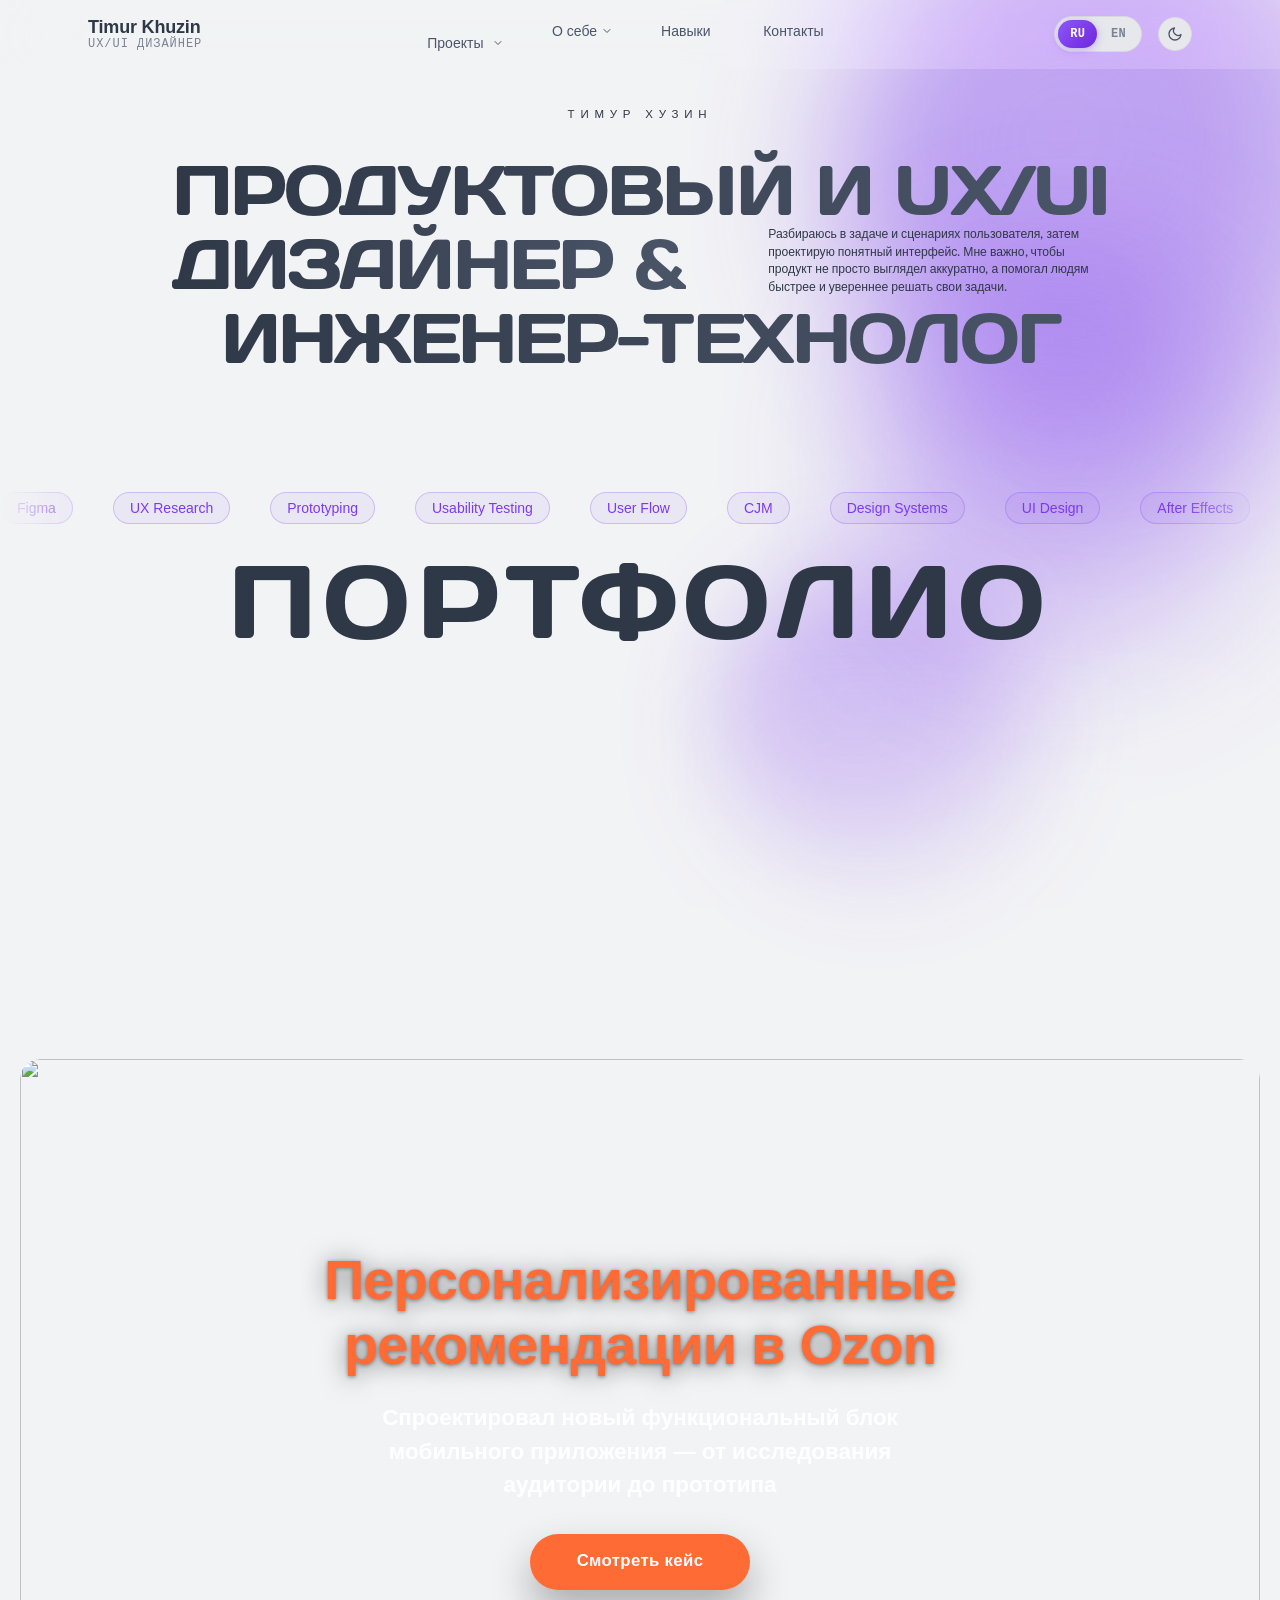
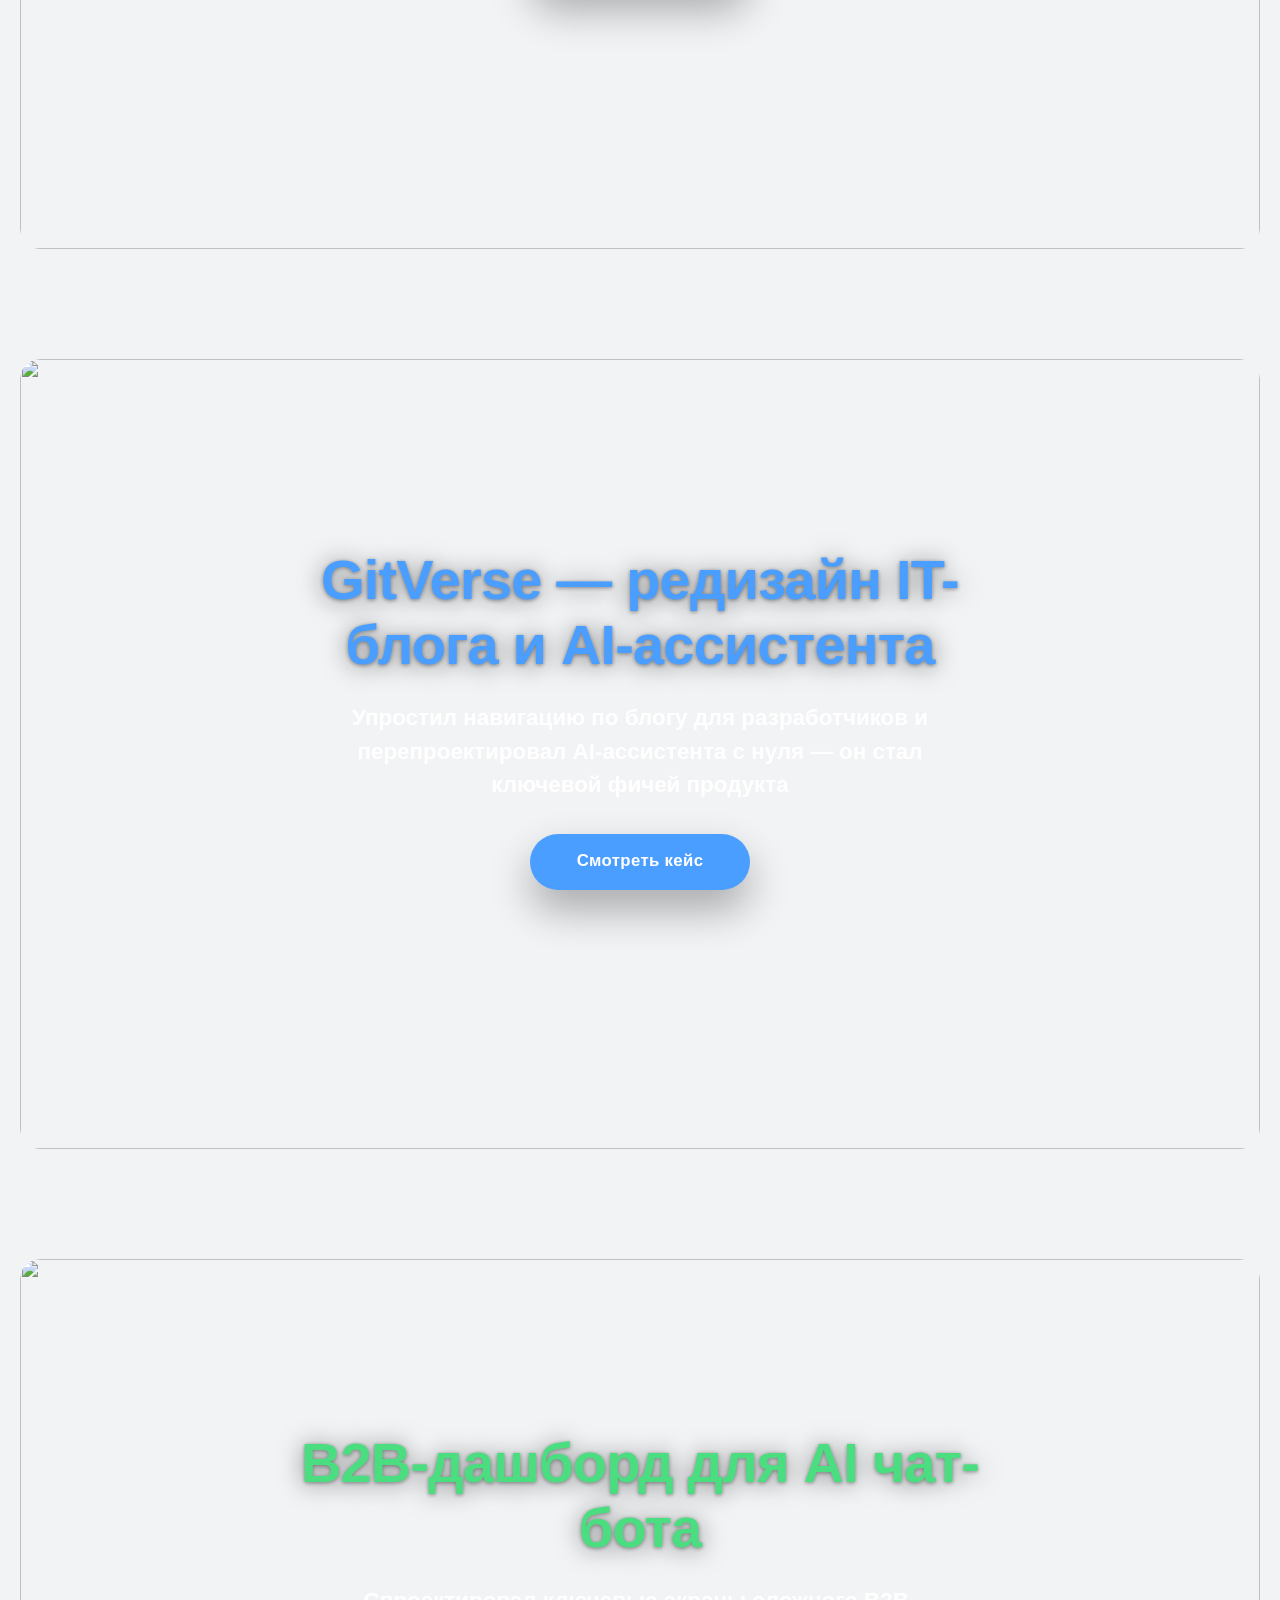
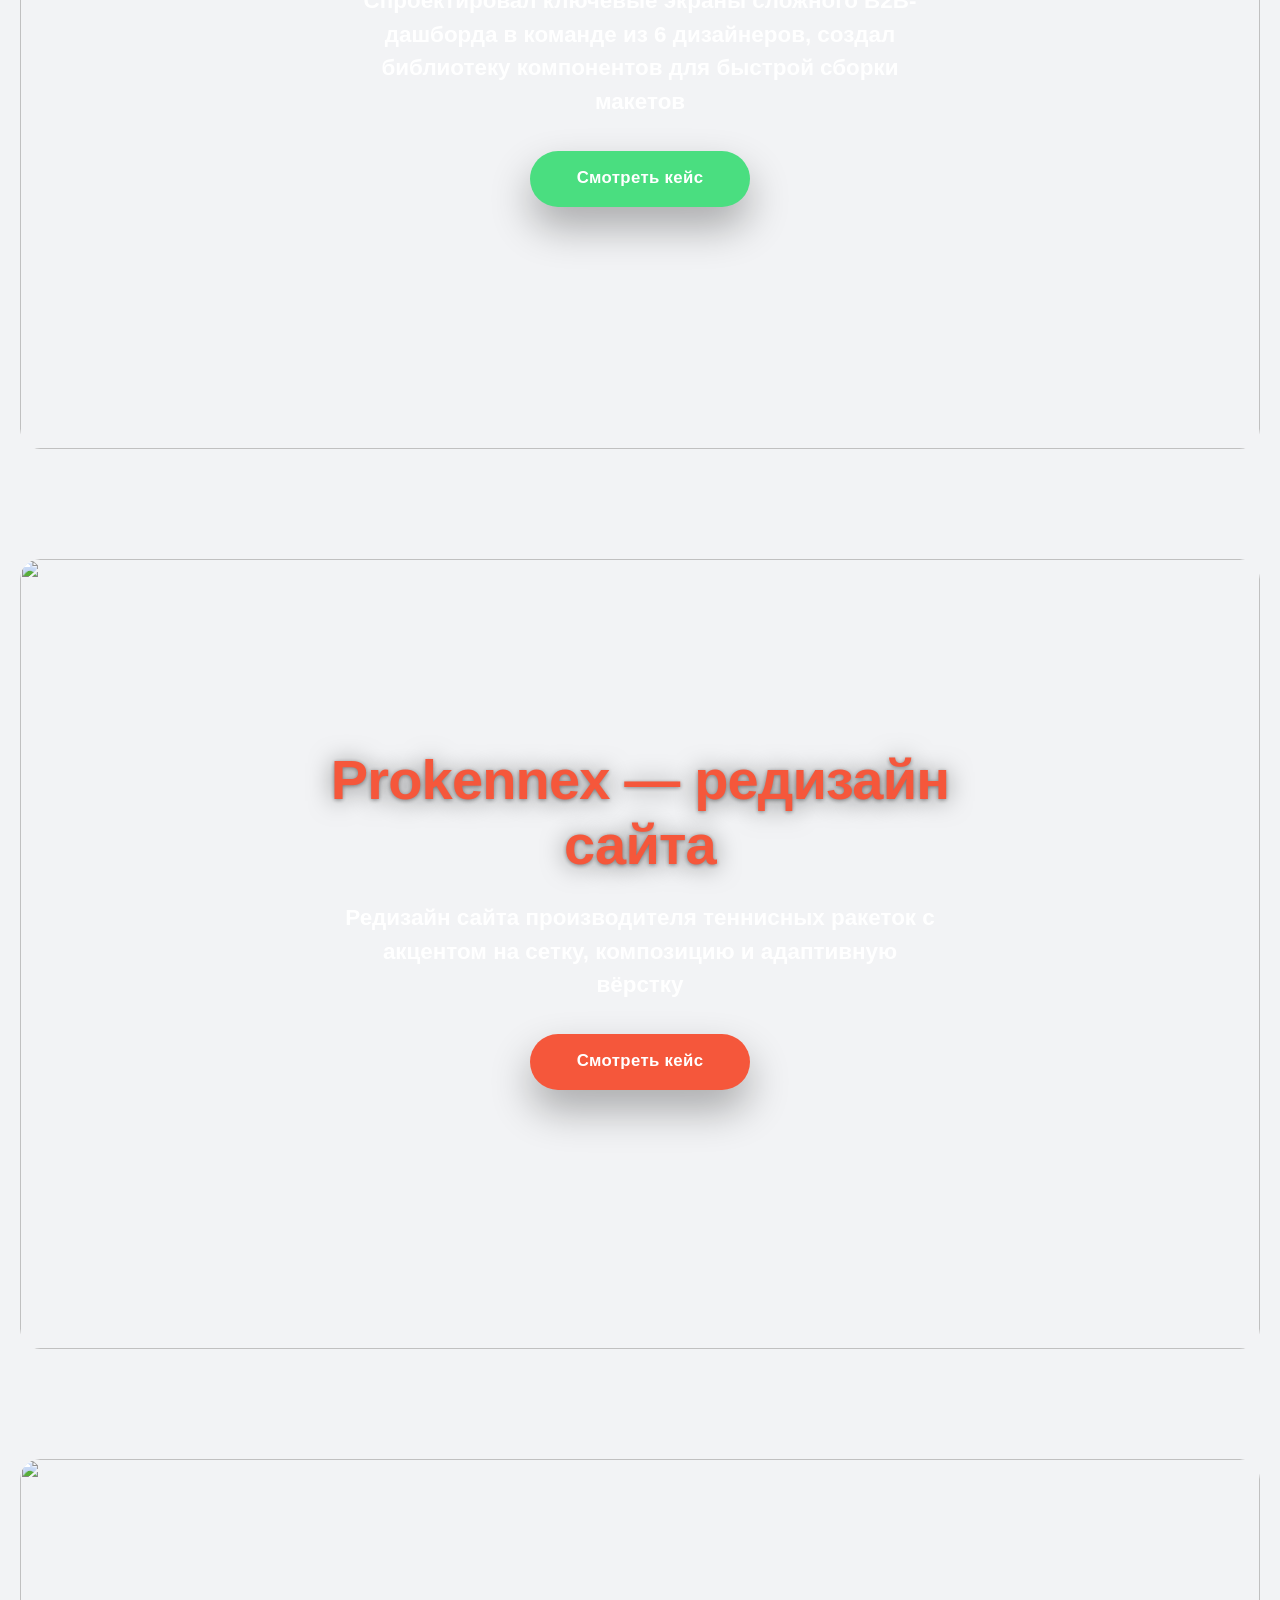
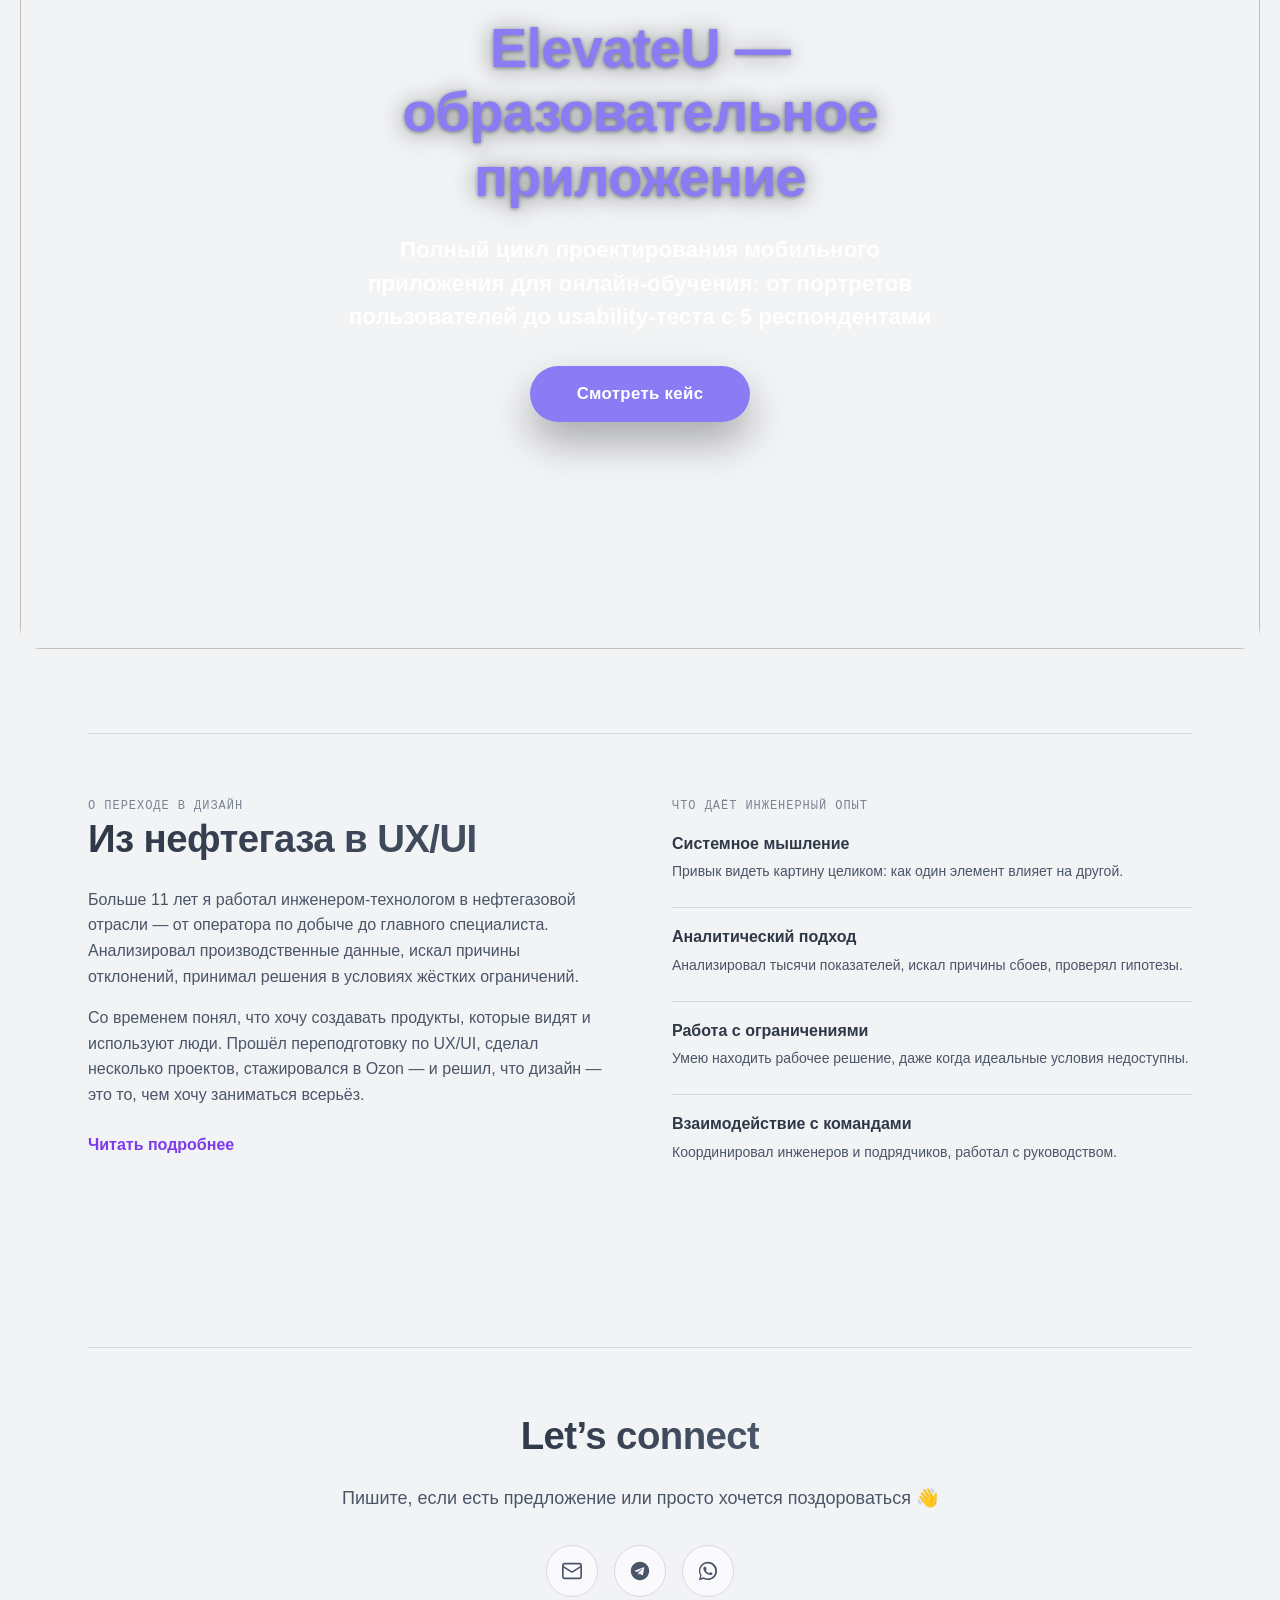
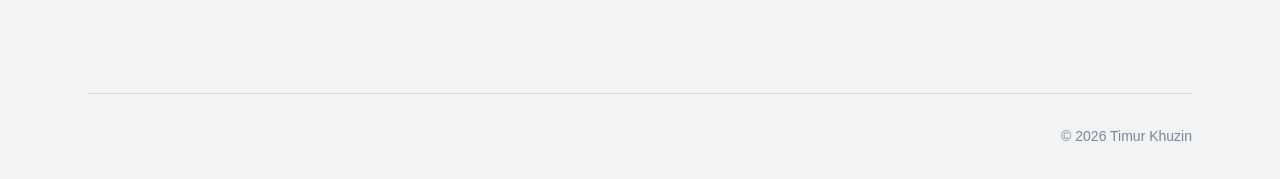
==== site/index.html @ 74c0102a "Добавил новые изображения и файлы проектов" ====
<!DOCTYPE html>
<html lang="ru">
<head>
  <meta charset="UTF-8">
  <meta name="viewport" content="width=device-width, initial-scale=1.0">
  <title>Timur Khuzin — UX/UI Designer</title>
  <meta name="description" content="UX/UI дизайнер, пришедший в дизайн из нефтегазовой инженерии. Портфолио: Ozon, GitVerse, OKKTA, Prokennex, ElevateU.">

  <script>
    (function () {
      var t = localStorage.getItem('theme');
      if (t !== 'light' && t !== 'dark') {
        t = window.matchMedia('(prefers-color-scheme: dark)').matches ? 'dark' : 'light';
      }
      document.documentElement.setAttribute('data-theme', t);
    })();
  </script>

  <link rel="stylesheet" href="css/variables.css">
  <link rel="stylesheet" href="css/base.css">
  <link rel="stylesheet" href="css/home.css">
  <link rel="stylesheet" href="css/project-scroll.css">
</head>
<body>

  <div class="cursor-ring" aria-hidden="true"></div>
  <div class="cursor-dot" aria-hidden="true"></div>

  <div class="bg-blobs" aria-hidden="true">
    <div class="bg-blob bg-blob--1"></div>
    <div class="bg-blob bg-blob--2"></div>
    <div class="bg-blob bg-blob--3"></div>
  </div>

  <div class="site-header-wrap">
    <div class="container">
      <header class="site-header">
        <a href="index.html" class="logo">
          <span class="logo-name">Timur Khuzin</span>
          <span class="logo-role" data-i18n="logo.role"></span>
        </a>

        <nav>
          <ul class="nav-links">
            <li class="nav-dropdown">
              <a href="#projects" class="nav-dropdown-trigger" aria-haspopup="true" aria-expanded="false">
  <span data-i18n="nav.projects"></span>
  <svg class="nav-dropdown-caret" viewBox="0 0 24 24" fill="none" stroke="currentColor" stroke-width="2" stroke-linecap="round" stroke-linejoin="round">
    <polyline points="6 9 12 15 18 9"></polyline>
  </svg>
</a>
              <ul class="nav-dropdown-menu">
                <li style="--item-accent: #FF6B35;"><a href="projects/ozon.html" data-i18n="nav.project.ozon"></a></li>
                <li style="--item-accent: #4A9EFF;"><a href="projects/gitverse.html" data-i18n="nav.project.gitverse"></a></li>
                <li style="--item-accent: #4ADE80;"><a href="projects/okkta.html" data-i18n="nav.project.okkta"></a></li>
                <li style="--item-accent: #F5573B;"><a href="projects/prokennex.html" data-i18n="nav.project.prokennex"></a></li>
                <li style="--item-accent: #8B7CF6;"><a href="projects/elevateu.html" data-i18n="nav.project.elevateu"></a></li>
              </ul>
            </li>
            <li class="nav-dropdown">
  <a href="about.html" class="nav-dropdown-trigger" aria-haspopup="true" aria-expanded="false">
    <span data-i18n="nav.about"></span>
    <svg class="nav-dropdown-caret" viewBox="0 0 24 24" fill="none" stroke="currentColor" stroke-width="2" stroke-linecap="round" stroke-linejoin="round">
      <polyline points="6 9 12 15 18 9"></polyline>
    </svg>
  </a>
  <ul class="nav-dropdown-menu">
    <li style="--item-accent: #7C3AED;"><a href="about.html" data-i18n="nav.about"></a></li>
    <li style="--item-accent: #7C3AED;"><a href="about.html#cv" data-i18n="nav.about.cv"></a></li>
  </ul>
</li>
            <li><a href="skills.html" data-i18n="nav.skills"></a></li>
            <li><a href="index.html#contact" data-i18n="nav.contacts"></a></li>
          </ul>
        </nav>
        
        <button type="button" class="nav-burger" aria-label="Меню" aria-expanded="false" aria-controls="mobile-menu">
          <span></span>
          <span></span>
        </button>

        <div class="header-controls">
          <div class="control-group" role="group" data-i18n-aria-label="theme.toggle.label">
            <button class="control-segment" data-lang-set="ru">RU</button>
            <button class="control-segment" data-lang-set="en">EN</button>
          </div>

          <button class="theme-toggle" data-theme-toggle data-i18n-aria-label="theme.toggle.label">
            <svg class="icon-sun" viewBox="0 0 24 24" fill="none" stroke="currentColor" stroke-width="2" stroke-linecap="round">
              <circle cx="12" cy="12" r="4"></circle>
              <path d="M12 2v2M12 20v2M4.93 4.93l1.41 1.41M17.66 17.66l1.41 1.41M2 12h2M20 12h2M6.34 17.66l-1.41 1.41M19.07 4.93l-1.41 1.41"></path>
            </svg>
            <svg class="icon-moon" viewBox="0 0 24 24" fill="none" stroke="currentColor" stroke-width="2" stroke-linecap="round" stroke-linejoin="round">
              <path d="M21 12.79A9 9 0 1 1 11.21 3 7 7 0 0 0 21 12.79z"></path>
            </svg>
          </button>
        </div>
      </header>
    </div>
  </div>

  <main>
    <!-- ================= HERO ================= -->
<section class="hero">
  <div class="container">
    <p class="hero-name" data-i18n="hero.name"></p>
  </div>

  <div class="container hero-headline">
  <h1 class="hero-title hero-title--top" data-i18n="hero.title.top"></h1>
  <div class="hero-row-middle">
    <h1 class="hero-title hero-title--middle" data-i18n="hero.title.middle"></h1>
    <p class="hero-desc" data-i18n="hero.desc"></p>
  </div>
  <h1 class="hero-title hero-title--bottom" data-i18n="hero.title.bottom"></h1>
</div>

  <div class="skills-marquee">
    <div class="skills-marquee-track">
      <div class="skills-marquee-group">
        <span class="skill-pill">Figma</span>
        <span class="skill-pill">UX Research</span>
        <span class="skill-pill">Prototyping</span>
        <span class="skill-pill">Usability Testing</span>
        <span class="skill-pill">User Flow</span>
        <span class="skill-pill">CJM</span>
        <span class="skill-pill">Design Systems</span>
        <span class="skill-pill">UI Design</span>
        <span class="skill-pill">After Effects</span>
        <span class="skill-pill">Tilda</span>
        <span class="skill-pill">Claude</span>
        <span class="skill-pill">Photoshop</span>
        <span class="skill-pill">HTML / CSS</span>
        <span class="skill-pill">GitHub</span>
        <span class="skill-pill">AI Tools</span>
      </div>
      <div class="skills-marquee-group" aria-hidden="true">
        <span class="skill-pill">Figma</span>
        <span class="skill-pill">UX Research</span>
        <span class="skill-pill">Prototyping</span>
        <span class="skill-pill">Usability Testing</span>
        <span class="skill-pill">User Flow</span>
        <span class="skill-pill">CJM</span>
        <span class="skill-pill">Design Systems</span>
        <span class="skill-pill">UI Design</span>
        <span class="skill-pill">After Effects</span>
        <span class="skill-pill">Tilda</span>
        <span class="skill-pill">Claude</span>
        <span class="skill-pill">Photoshop</span>
        <span class="skill-pill">HTML / CSS</span>
        <span class="skill-pill">GitHub</span>
        <span class="skill-pill">AI Tools</span>
      </div>
    </div>
  </div>

  <div class="container">
    <p class="hero-portfolio" data-i18n="hero.portfolio"></p>
  </div>
</section>

    <!-- ================= PROJECTS (cinematic scroll scenes) ================= -->
    <section id="projects">
      
      <div class="project-scene" data-active="false" style="--scene-accent: #FF6B35;">
        <div class="project-scene-media-container">
          <div class="project-scene-media">
            <img src="https://github.com/KhuzinTimur/content-/blob/main/Projects/03-Ozon/images/front%20page.png?raw=true" alt="" loading="lazy">
          </div>
          <div class="project-scene-overlay"></div>
        </div>
        <div class="project-scene-content">
          <h2 class="project-scene-content-inner" data-i18n="scene.ozon.title"></h2>
          <p class="project-scene-content-desc" data-i18n="scene.ozon.desc"></p>
          <a href="projects/ozon.html" class="project-scene-cta project-scene-content-cta" data-i18n="scene.ozon.cta"></a>
        </div>
      </div>

      <div class="project-scene" data-active="false" style="--scene-accent: #4A9EFF;">
        <div class="project-scene-media-container">
          <div class="project-scene-media">
            <img src="https://github.com/KhuzinTimur/content-/blob/main/Projects/05-SberTechGitVerse/images/gitverse-cover.jpeg?raw=true" alt="" loading="lazy">
          </div>
          <div class="project-scene-overlay"></div>
        </div>
        <div class="project-scene-content">
          <h2 class="project-scene-content-inner" data-i18n="scene.gitverse.title"></h2>
          <p class="project-scene-content-desc" data-i18n="scene.gitverse.desc"></p>
          <a href="projects/gitverse.html" class="project-scene-cta project-scene-content-cta" data-i18n="scene.gitverse.cta"></a>
        </div>
      </div>

      <div class="project-scene" data-active="false" style="--scene-accent: #4ADE80;">
        <div class="project-scene-media-container">
          <div class="project-scene-media">
            <img src="https://github.com/KhuzinTimur/content-/blob/main/Projects/04-HakatonOkkta/images/02_Slide.jpg?raw=true" alt="" loading="lazy">
          </div>
          <div class="project-scene-overlay"></div>
        </div>
        <div class="project-scene-content">
          <h2 class="project-scene-content-inner" data-i18n="scene.okkta.title"></h2>
          <p class="project-scene-content-desc" data-i18n="scene.okkta.desc"></p>
          <a href="projects/okkta.html" class="project-scene-cta project-scene-content-cta" data-i18n="scene.okkta.cta"></a>
        </div>
      </div>

      <div class="project-scene" data-active="false" style="--scene-accent: #F5573B;">
        <div class="project-scene-media-container">
          <div class="project-scene-media">
            <img src="https://github.com/KhuzinTimur/content-/blob/main/Projects/02-Prokennex/images/prokennex-cover.jpg?raw=true" alt="" loading="lazy">
          </div>
          <div class="project-scene-overlay"></div>
        </div>
        <div class="project-scene-content">
          <h2 class="project-scene-content-inner" data-i18n="scene.prokennex.title"></h2>
          <p class="project-scene-content-desc" data-i18n="scene.prokennex.desc"></p>
          <a href="projects/prokennex.html" class="project-scene-cta project-scene-content-cta" data-i18n="scene.prokennex.cta"></a>
        </div>
      </div>

      <div class="project-scene" data-active="false" style="--scene-accent: #8B7CF6;">
        <div class="project-scene-media-container">
          <div class="project-scene-media">
            <img src="https://github.com/KhuzinTimur/content-/blob/main/Projects/01-Elevateu/images/0_Logo.jpeg?raw=true" alt="" loading="lazy">
          </div>
          <div class="project-scene-overlay"></div>
        </div>
        <div class="project-scene-content">
          <h2 class="project-scene-content-inner" data-i18n="scene.elevateu.title"></h2>
          <p class="project-scene-content-desc" data-i18n="scene.elevateu.desc"></p>
          <a href="projects/elevateu.html" class="project-scene-cta project-scene-content-cta" data-i18n="scene.elevateu.cta"></a>
        </div>
      </div>
    </section>

    <!-- ================= ABOUT TEASER ================= -->
    <section class="container section">
      <hr class="divider" style="margin-bottom: var(--space-16);">
      <div class="about-teaser">
        <div class="about-teaser-text">
          <p class="eyebrow" data-i18n="about.eyebrow"></p>
          <h2 style="margin-bottom: var(--space-6);" data-i18n="about.title"></h2>
          <p class="text-secondary" data-i18n="about.p1"></p>
          <p class="text-secondary" data-i18n="about.p2"></p>
          <p style="margin-top: var(--space-6);"><a href="about.html" class="link-more" data-i18n="about.readMore"></a></p>
        </div>

        <div>
          <p class="eyebrow" style="margin-bottom: var(--space-4);" data-i18n="advantages.title"></p>
          <ul class="advantages-list">
            <li>
              <h4 data-i18n="advantages.systemic.title"></h4>
              <p data-i18n="advantages.systemic.desc"></p>
            </li>
            <li>
              <h4 data-i18n="advantages.analytical.title"></h4>
              <p data-i18n="advantages.analytical.desc"></p>
            </li>
            <li>
              <h4 data-i18n="advantages.constraints.title"></h4>
              <p data-i18n="advantages.constraints.desc"></p>
            </li>
            <li>
              <h4 data-i18n="advantages.teams.title"></h4>
              <p data-i18n="advantages.teams.desc"></p>
            </li>
          </ul>
        </div>
      </div>
    </section>

    <!-- ================= CONTACT ================= -->
    <section class="container contact-section" id="contact">
      <hr class="divider" style="margin-bottom: var(--space-16);">
      <div class="contact-centered">
        <h2 data-i18n="contact.title"></h2>
        <p class="contact-invite" data-i18n="contact.invite"></p>

        <div class="contact-icons">
          <a href="mailto:TimurKhuzin92@gmail.com" class="contact-icon-btn" data-i18n-aria-label="contact.emailAria">
            <svg viewBox="0 0 24 24" fill="none" stroke="currentColor" stroke-width="1.8" stroke-linecap="round" stroke-linejoin="round">
              <rect x="2" y="4" width="20" height="16" rx="2"></rect>
              <path d="m22 7-8.97 5.7a1.94 1.94 0 0 1-2.06 0L2 7"></path>
            </svg>
          </a>
          <a href="https://t.me/KhuzinTimur" target="_blank" rel="noopener noreferrer" class="contact-icon-btn" data-i18n-aria-label="contact.telegramAria">
            <svg viewBox="0 0 24 24" fill="currentColor">
              <path d="M12 2C6.477 2 2 6.477 2 12s4.477 10 10 10 10-4.477 10-10S17.523 2 12 2zm4.64 6.8-1.56 7.36c-.12.54-.43.67-.87.42l-2.4-1.77-1.16 1.12c-.13.13-.24.24-.48.24l.17-2.44 4.44-4.01c.19-.17-.04-.27-.3-.1l-5.49 3.46-2.37-.74c-.51-.16-.52-.51.11-.76l9.25-3.57c.43-.16.8.1.66.79z"/>
            </svg>
          </a>
          <a href="https://wa.me/79199064376" target="_blank" rel="noopener noreferrer" class="contact-icon-btn" data-i18n-aria-label="contact.whatsappAria">
            <svg viewBox="0 0 24 24" fill="currentColor">
              <path d="M12.04 2C6.58 2 2.13 6.45 2.13 11.91c0 1.87.51 3.62 1.4 5.12L2 22l5.13-1.35c1.44.79 3.08 1.24 4.83 1.24h.01c5.46 0 9.91-4.45 9.91-9.91C21.88 6.45 17.5 2 12.04 2zm0 18.15h-.01c-1.52 0-3.02-.41-4.32-1.18l-.31-.18-3.21.84.86-3.13-.2-.32a8.07 8.07 0 0 1-1.24-4.29c0-4.47 3.64-8.11 8.13-8.11 2.17 0 4.21.85 5.74 2.39a8.07 8.07 0 0 1 2.38 5.73c0 4.47-3.64 8.15-8.11 8.15zm4.46-6.08c-.24-.12-1.44-.71-1.66-.79-.22-.08-.39-.12-.55.12-.16.24-.63.79-.78.95-.14.16-.29.18-.53.06-.24-.12-1.02-.38-1.94-1.2-.72-.64-1.2-1.43-1.34-1.67-.14-.24-.02-.37.11-.49.12-.11.24-.29.36-.44.12-.15.16-.26.24-.43.08-.17.04-.31-.03-.43-.08-.12-.6-1.44-.82-1.98-.22-.53-.44-.46-.6-.47h-.51c-.16 0-.43.06-.66.31s-.87.85-.87 2.06c0 1.21.89 2.38 1.02 2.54.12.16 1.74 2.66 4.22 3.63 2.03.79 2.44.67 2.88.63.44-.04 1.44-.59 1.64-1.16.2-.57.2-1.06.14-1.16-.06-.11-.24-.17-.48-.29z"/>
            </svg>
          </a>
        </div>
      </div>
    </section>
  </main>

  <div class="container">
    <footer class="site-footer">
      <p class="text-tertiary text-small">© 2026 Timur Khuzin</p>
    </footer>
  </div>

  <script src="js/i18n-index.js"></script>
  <script src="js/i18n-scenes.js"></script>
  <script src="js/i18n-common.js"></script>
  <script src="js/i18n.js"></script>
  <script src="js/theme.js"></script>
  <script src="js/cursor.js"></script>
  <script src="js/header-scroll.js"></script>
  <script src="js/project-scroll.js"></script>
  <script src="js/nav-dropdown.js"></script>

  <!-- ================= MOBILE MENU ================= -->
  <div class="mobile-menu" id="mobile-menu" aria-hidden="true">
    <div class="mobile-menu-inner">

      <a href="index.html" class="mobile-menu-link" data-i18n="nav.home"></a>

      <div class="mobile-menu-group">
        <button type="button" class="mobile-menu-link mobile-menu-trigger" aria-expanded="false">
          <span data-i18n="nav.projects"></span>
          <svg viewBox="0 0 24 24" fill="none" stroke="currentColor" stroke-width="2" stroke-linecap="round" stroke-linejoin="round" class="mobile-menu-caret">
            <polyline points="6 9 12 15 18 9"></polyline>
          </svg>
        </button>
        <div class="mobile-menu-sub">
          <a href="projects/ozon.html" data-i18n="nav.project.ozon"></a>
          <a href="projects/gitverse.html" data-i18n="nav.project.gitverse"></a>
          <a href="projects/okkta.html" data-i18n="nav.project.okkta"></a>
          <a href="projects/prokennex.html" data-i18n="nav.project.prokennex"></a>
          <a href="projects/elevateu.html" data-i18n="nav.project.elevateu"></a>
        </div>
      </div>

      <a href="about.html" class="mobile-menu-link" data-i18n="nav.about"></a>
      <a href="skills.html" class="mobile-menu-link" data-i18n="nav.skills"></a>
      <a href="index.html#contact" class="mobile-menu-link" data-i18n="nav.contacts"></a>

      <div class="mobile-menu-footer">
        <a href="https://t.me/KhuzinTimur" target="_blank" rel="noopener noreferrer" aria-label="Telegram">
          <svg viewBox="0 0 24 24" fill="currentColor"><path d="M12 2C6.477 2 2 6.477 2 12s4.477 10 10 10 10-4.477 10-10S17.523 2 12 2zm4.64 6.8-1.56 7.36c-.12.54-.43.67-.87.42l-2.4-1.77-1.16 1.12c-.13.13-.24.24-.48.24l.17-2.44 4.44-4.01c.19-.17-.04-.27-.3-.1l-5.49 3.46-2.37-.74c-.51-.16-.52-.51.11-.76l9.25-3.57c.43-.16.8.1.66.79z"/></svg>
        </a>
        <a href="https://wa.me/79199064376" target="_blank" rel="noopener noreferrer" aria-label="WhatsApp">
          <svg viewBox="0 0 24 24" fill="currentColor"><path d="M12.04 2C6.58 2 2.13 6.45 2.13 11.91c0 1.87.51 3.62 1.4 5.12L2 22l5.13-1.35c1.44.79 3.08 1.24 4.83 1.24h.01c5.46 0 9.91-4.45 9.91-9.91C21.88 6.45 17.5 2 12.04 2z"/></svg>
        </a>
        <a href="mailto:TimurKhuzin92@gmail.com" aria-label="Email">
          <svg viewBox="0 0 24 24" fill="none" stroke="currentColor" stroke-width="1.8"><rect x="2" y="4" width="20" height="16" rx="2"/><path d="m22 7-8.97 5.7a1.94 1.94 0 0 1-2.06 0L2 7"/></svg>
        </a>
      </div>

    </div>
  </div>
  
  <script src="js/back-to-top.js"></script>
  <script src="js/mobile-menu.js"></script>
</body>
</html>
---- site/css/variables.css ----
/* ==========================================================================
   Design tokens — единый источник правды для цвета, типографики, сетки.
   Тема переключается через атрибут data-theme на <html>.
   ========================================================================== */

:root {
    /* ---- Типографика ---- */
  --font-display: 'Days', 'Inter', sans-serif;
  --font-body: 'Albra', 'Inter', sans-serif;
  --font-main: 'Inter', -apple-system, BlinkMacSystemFont, 'Segoe UI', sans-serif;
  --font-mono: 'JetBrains Mono', 'SF Mono', Consolas, monospace;

  --fs-hero: clamp(2.75rem, 6vw, 5.5rem);
  --fs-h1: clamp(2.25rem, 4vw, 3.5rem);
  --fs-h2: clamp(1.75rem, 3vw, 2.5rem);
  --fs-h3: clamp(1.25rem, 2vw, 1.5rem);
  --fs-body-lg: 1.125rem;
  --fs-body: 1rem;
  --fs-small: 0.875rem;
  --fs-micro: 0.75rem;

  /* line-height подобран под конкретный размер — крупный текст требует
     более плотного межстрочья, мелкий текст — более свободного */
  --lh-hero: 1.05;
  --lh-h1: 1.2;
  --lh-h2: 1.25;
  --lh-h3: 1.35;
  --lh-body-lg: 1.6;
  --lh-body: 1.6;
  --lh-small: 1.5;
  --lh-micro: 1.4;

  /* letter-spacing: крупные заголовки чуть сжимаем, мелкий текст в верхнем
     регистре (eyebrow, лейблы) — разрежаем для читаемости */
  --ls-hero: -0.03em;
  --ls-h1: -0.02em;
  --ls-h2: -0.015em;
  --ls-h3: -0.01em;
  --ls-body: 0;
  --ls-eyebrow: 0.08em;

  /* ---- Сетка / отступы ----
     container-max — общая ширина "рабочей зоны" страницы (хедер, широкие блоки).
     measure — ширина именно текстовой колонки: длинный текст на очень широких
     мониторах читать неудобно, поэтому параграфы и заголовки кейсов ограничены
     отдельно, уже контейнера. Ориентир — 60–75 символов в строке. */
  --container-max: 1200px;
  --container-padding: clamp(1.25rem, 5vw, 3rem);
  --measure-text: 42rem;   /* ~65-70 символов на средний body-текст */
  --measure-wide: 56rem;   /* для текста побольше, например текст-body-lg */

  --space-1: 0.25rem;
  --space-2: 0.5rem;
  --space-3: 0.75rem;
  --space-4: 1rem;
  --space-6: 1.5rem;
  --space-8: 2rem;
  --space-12: 3rem;
  --space-16: 4rem;
  --space-20: 5rem;
  --space-24: 6rem;
  --space-32: 8rem;

  --radius-sm: 6px;
  --radius-md: 12px;
  --radius-lg: 20px;
  --radius-full: 999px;

  /* ---- Переходы ---- */
  --ease: cubic-bezier(0.4, 0, 0.2, 1);
  --transition-fast: 150ms var(--ease);
  --transition-base: 250ms var(--ease);
  --transition-slow: 450ms var(--ease);
}

/* ==========================================================================
   Светлая тема (по умолчанию)
   ========================================================================== */
:root,
[data-theme="light"] {
  --bg: #F2F3F5;
  --bg-elevated: #FAFAFC;
  --bg-subtle: #E6E8EC;
  --bg-inverse: #2F3847;

  --text-primary: #2F3847;
  --text-secondary: #4A5568;
  --text-tertiary: #7A8394;
  --text-inverse: #E8E9EC;

  --border: #D8D9DE;
  --border-strong: #A0A09D;

  /* Градиент заголовков — от тёмного slate слева к чуть светлее справа */
  --title-gradient: linear-gradient(90deg, #2F3847 0%, #4A5568 100%);

  /* Акцент оставляем — фиолетовый с холодным серым сочетается хорошо */
  --accent: #7C3AED;
  --accent-hover: #6D28D9;
  --accent-pressed: #5B21B6;
  --accent-soft: #EFEBFC;
  --accent-contrast: #FFFFFF;
  --accent-gradient: linear-gradient(135deg, #8B5CF6 0%, #7C3AED 55%, #6D28D9 100%);

  --shadow-sm: 0 1px 2px rgba(23, 23, 26, 0.06);
  --shadow-md: 0 4px 16px rgba(23, 23, 26, 0.08);
  --shadow-lg: 0 12px 40px rgba(23, 23, 26, 0.12);

  color-scheme: light;
}

/* ==========================================================================
   Тёмная тема
   ========================================================================== */
[data-theme="dark"] {
  --bg: #15181F;
  --bg-elevated: #1E222A;
  --bg-subtle: #22262E;
  --bg-inverse: #E8E9EC;

  --text-primary: #E8E9EC;
  --text-secondary: #A8AEBB;
  --text-tertiary: #757C8A;
  --text-inverse: #2F3847;

  --border: #2E3238;
  --border-strong: #444A54;

  /* В тёмной теме градиент идёт от светлого к чуть темнее —
     иначе правый край заголовка «утонет» в фоне */
  --title-gradient: linear-gradient(90deg, #F2F3F5 0%, #B8C0CC 100%);

  --accent: #A78BFA;
  --accent-hover: #C4B5FD;
  --accent-pressed: #8B5CF6;
  --accent-soft: #241C3F;
  --accent-contrast: #1A1523;
  --accent-gradient: linear-gradient(135deg, #A78BFA 0%, #8B5CF6 55%, #7C3AED 100%);

  --shadow-sm: 0 1px 2px rgba(0, 0, 0, 0.4);
  --shadow-md: 0 4px 20px rgba(0, 0, 0, 0.5);
  --shadow-lg: 0 16px 48px rgba(0, 0, 0, 0.6);

  color-scheme: dark;
}
---- site/css/base.css ----
/* ==========================================================================
   Шрифты проекта
   ========================================================================== */

@font-face {
  font-family: 'Days';
  src: url('../fonts/Days.otf') format('opentype');
  font-weight: 400;
  font-style: normal;
  font-display: swap;
}

@font-face {
  font-family: 'Albra';
  src: url('../fonts/AlbraBookTRIAL-Regular.otf') format('opentype');
  font-weight: 400;
  font-style: normal;
  font-display: swap;
}

/* ==========================================================================
   Reset и базовые стили
   ========================================================================== */

*, *::before, *::after {
  box-sizing: border-box;
}

html {
  scroll-behavior: smooth;
  overflow-x: clip; /* гасим горизонтальный вылет, не ломая sticky */
}

body {
  margin: 0;
  overflow-x: clip;
  font-family: var(--font-main);
  font-size: var(--fs-body);
  line-height: var(--lh-body);
  letter-spacing: var(--ls-body);
  color: var(--text-primary);
  background-color: var(--bg);
  transition: background-color var(--transition-base), color var(--transition-base);
  -webkit-font-smoothing: antialiased;
  text-rendering: optimizeLegibility;
}

main {
  position: relative;
  z-index: 1;
}

body > .container {
  position: relative;
  z-index: 1;
}

img, svg, video {
  display: block;
  max-width: 100%;
}

a {
  color: inherit;
  text-decoration: none;
}

button {
  font-family: inherit;
  cursor: pointer;
}

ul, ol {
  margin: 0;
  padding: 0;
}

h1, h2, h3, h4, p {
  margin: 0;
}

/* ---- Утилиты ---- */

/* .container — широкая рабочая зона (хедер, сетки карточек, широкие изображения).
   На очень широких мониторах (>1600px) не растягивается бесконечно —
   ограничена --container-max, зато отступы по краям остаются пропорциональными. */
.container {
  max-width: var(--container-max);
  margin-inline: auto;
  padding-inline: var(--container-padding);
}

/* .prose — узкая колонка для длинных связных текстов (абзацы кейсов, about).
   Использовать ВНУТРИ .container, не вместо него. */
.prose {
  max-width: var(--measure-text);
}
.prose-wide {
  max-width: var(--measure-wide);
}

/* .section — вертикальный ритм между крупными блоками страницы */
.section {
  padding-block: var(--space-16);
}
.section-lg {
  padding-block: var(--space-24);
}

/* Тонкий однопиксельный разделитель, как в референсах */
.divider {
  border: none;
  border-top: 1px solid var(--border);
  margin: 0;
}

.visually-hidden {
  position: absolute;
  width: 1px;
  height: 1px;
  overflow: hidden;
  clip: rect(0 0 0 0);
  white-space: nowrap;
}

/* Скрывает элемент, пока JS не подставит перевод — избегаем "мигания" текста */
[data-i18n]:empty {
  min-height: 1em;
}

/* ---- Типографика ----
   Правило: чем крупнее размер шрифта, тем плотнее line-height и тем более
   отрицательный (сжатый) letter-spacing — так крупные заголовки не "рассыпаются".
   Мелкий текст в капсе (eyebrow), наоборот, разрежен для читаемости. */

.hero-title,
h1.hero { font-size: var(--fs-hero); line-height: var(--lh-hero); letter-spacing: var(--ls-hero); font-weight: 700; }

h1 { font-size: var(--fs-h1); line-height: var(--lh-h1); letter-spacing: var(--ls-h1); font-weight: 700; }
h2 { font-size: var(--fs-h2); line-height: var(--lh-h2); letter-spacing: var(--ls-h2); font-weight: 700; }
h3 { font-size: var(--fs-h3); line-height: var(--lh-h3); letter-spacing: var(--ls-h3); font-weight: 600; }

p, .text-body { font-size: var(--fs-body); line-height: var(--lh-body); letter-spacing: var(--ls-body); }
.text-body-lg { font-size: var(--fs-body-lg); line-height: var(--lh-body-lg); letter-spacing: var(--ls-body); }
.text-small { font-size: var(--fs-small); line-height: var(--lh-small); letter-spacing: var(--ls-body); }

.text-secondary { color: var(--text-secondary); }
.text-tertiary { color: var(--text-tertiary); }

.eyebrow {
  font-family: var(--font-mono);
  font-size: var(--fs-micro);
  line-height: var(--lh-micro);
  letter-spacing: var(--ls-eyebrow);
  text-transform: uppercase;
  color: var(--text-tertiary);
}

/* ==========================================================================
   Градиентные заголовки H1 и H2
   ========================================================================== */

h1, h2 {
  background-image: var(--title-gradient);
  -webkit-background-clip: text;
          background-clip: text;
  -webkit-text-fill-color: transparent;
          color: transparent;
}

/* Исключение: заголовки проектных сцен используют цвет проекта,
   а не общий градиент (см. project-scroll.css) */
.project-scene-content h2 {
  background-image: none;
  -webkit-text-fill-color: var(--scene-accent, #fff);
          color: var(--scene-accent, #fff);
}

/* ==========================================================================
   Кнопка "наверх" — плавающая, справа снизу
   ========================================================================== */

.back-to-top {
  position: fixed;
  bottom: 32px;
  right: 32px;
  width: 48px;
  height: 48px;
  display: flex;
  align-items: center;
  justify-content: center;
  border-radius: var(--radius-full);
  border: 1px solid var(--border);
  background: color-mix(in srgb, var(--bg-elevated) 85%, transparent);
  -webkit-backdrop-filter: blur(14px) saturate(140%);
          backdrop-filter: blur(14px) saturate(140%);
  color: var(--text-secondary);
  cursor: pointer;
  z-index: 90;
  opacity: 0;
  visibility: hidden;
  transform: translateY(16px);
  transition:
    opacity 320ms ease,
    visibility 320ms ease,
    transform 420ms cubic-bezier(0.16, 1, 0.3, 1),
    color 220ms ease,
    border-color 220ms ease,
    box-shadow 320ms ease;
  pointer-events: none;
}

.back-to-top.is-visible {
  opacity: 1;
  visibility: visible;
  transform: translateY(0);
  pointer-events: auto;
}

.back-to-top svg {
  width: 20px;
  height: 20px;
  display: block;
}

.back-to-top:hover {
  color: var(--accent);
  border-color: var(--accent);
  transform: translateY(-3px);
  box-shadow:
    0 10px 28px color-mix(in srgb, var(--accent) 25%, transparent),
    0 2px 8px color-mix(in srgb, var(--accent) 15%, transparent);
}

.back-to-top:active {
  transform: translateY(-1px) scale(0.96);
}

@media (max-width: 720px) {
  .back-to-top {
    bottom: 20px;
    right: 20px;
    width: 44px;
    height: 44px;
  }
  .back-to-top svg {
    width: 18px;
    height: 18px;
  }
}

@media (prefers-reduced-motion: reduce) {
  .back-to-top {
    transition: opacity 220ms ease, visibility 220ms ease;
    transform: none;
  }
  .back-to-top:hover {
    transform: none;
  }
}
---- site/css/home.css ----
/* ==========================================================================
   home.css — стили, специфичные для главной страницы
   ========================================================================== */

/* ---- Header / Nav ---- */
.site-header-wrap {
  position: sticky;
  top: 0;
  z-index: 100;

  /* Стеклянный эффект: полупрозрачный фон + blur + лёгкое насыщение */
  background: color-mix(in srgb, var(--bg) 20%, transparent);
  -webkit-backdrop-filter: blur(40px) saturate(160%);
          backdrop-filter: blur(40px) saturate(160%);
  border-bottom: 1px solid transparent;

  transform: translateY(0);
  transition:
    transform var(--transition-base),
    background-color var(--transition-base),
    border-color var(--transition-base),
    box-shadow var(--transition-base);
}

.site-header-wrap.header-hidden {
  transform: translateY(-100%);
}

.site-header-wrap.header-elevated {
  background: color-mix(in srgb, var(--bg) 78%, transparent);
  border-bottom-color: var(--border);
  box-shadow: var(--shadow-sm);
}

/* В тёмной теме фон чуть плотнее — на чёрном прозрачность почти не видна */
[data-theme="dark"] .site-header-wrap {
  background: color-mix(in srgb, var(--bg) 60%, transparent);
}

[data-theme="dark"] .site-header-wrap.header-elevated {
  background: color-mix(in srgb, var(--bg) 82%, transparent);
}

.site-header {
  display: flex;
  justify-content: space-between;
  align-items: center;
  padding-block: var(--space-4);
  gap: var(--space-8);
}

.logo {
  display: inline-flex;
  flex-direction: column;
  gap: 2px;
  flex-shrink: 0;
  line-height: 1;
  color: inherit;
}

.logo-name {
  font-weight: 700;
  font-size: var(--fs-body-lg);
  letter-spacing: var(--ls-h3);
}

.logo-role {
  font-family: var(--font-mono);
  font-size: var(--fs-micro);
  letter-spacing: var(--ls-eyebrow);
  text-transform: uppercase;
  color: var(--text-tertiary);
}

.nav-links {
  display: flex;
  gap: var(--space-12);
  list-style: none;
}

.nav-links > li > a {
  position: relative;
  display: inline-block;
  font-size: var(--fs-small);
  color: var(--text-secondary);
  transition: color var(--transition-fast);
  white-space: nowrap;
}

/* Невидимая жирная копия текста — резервирует ширину,
   чтобы соседние пункты не сдвигались при hover */
.nav-links > li > a::before {
  content: attr(data-text);
  display: block;
  height: 0;
  overflow: hidden;
  visibility: hidden;
  font-weight: 700;
  pointer-events: none;
  user-select: none;
}

/* Плавное подчёркивание слева направо */
.nav-links > li > a::after {
  content: "";
  position: absolute;
  left: 0;
  right: 0;
  bottom: -6px;
  height: 2px;
  border-radius: 2px;
  background: var(--accent-gradient);
  transform: scaleX(0);
  transform-origin: left center;
  transition: transform 320ms cubic-bezier(0.16, 1, 0.3, 1);
}

.nav-links > li > a:hover {
  color: var(--text-primary);
  font-weight: 700;
}

.nav-links > li > a:hover::after {
  transform: scaleX(1);
}

/* То же самое — для триггера выпадающего списка «Проекты» */
.nav-dropdown-trigger {
  position: relative;
}

.nav-dropdown-trigger::after {
  content: "";
  position: absolute;
  left: 0;
  right: 14px; /* не подчёркиваем стрелку */
  bottom: -6px;
  height: 2px;
  border-radius: 2px;
  background: var(--accent-gradient);
  transform: scaleX(0);
  transform-origin: left center;
  transition: transform 320ms cubic-bezier(0.16, 1, 0.3, 1);
}

.nav-dropdown:hover .nav-dropdown-trigger,
.nav-dropdown-trigger[aria-expanded="true"] {
  color: var(--text-primary);
  font-weight: 700;
}

.nav-dropdown:hover .nav-dropdown-trigger::after,
.nav-dropdown-trigger[aria-expanded="true"]::after {
  transform: scaleX(1);
}

.header-controls {
  display: flex;
  align-items: center;
  gap: var(--space-4);
  flex-shrink: 0;
}

/* ---- Переключатели ---- */
.control-group {
  display: inline-flex;
  align-items: center;
  background: var(--bg-subtle);
  border: 1px solid var(--border);
  border-radius: var(--radius-full);
  padding: 3px;
  gap: 2px;
}

.control-group:hover {
  border-color: color-mix(in srgb, var(--accent) 30%, var(--border));
}

.control-segment {
  display: inline-flex;
  align-items: center;
  justify-content: center;
  min-width: 32px;
  height: 28px;
  padding-inline: var(--space-3);
  border-radius: var(--radius-full);
  font-family: var(--font-mono);
  font-size: var(--fs-micro);
  font-weight: 600;
  letter-spacing: 0.02em;
  color: var(--text-tertiary);
  background: transparent;
  border: none;
  transition: color var(--transition-fast), background var(--transition-fast);
}

.control-segment:hover {
  color: var(--text-secondary);
}

.control-segment[data-active="true"] {
  background: var(--accent-gradient);
  color: var(--accent-contrast);
  box-shadow:
    0 2px 8px color-mix(in srgb, var(--accent) 35%, transparent),
    0 0 0 1px color-mix(in srgb, var(--accent) 20%, transparent) inset;
}

.control-segment:not([data-active="true"]):hover {
  color: var(--accent);
}

.control-segment:active {
  transform: scale(0.95);
}

.theme-toggle {
  display: inline-flex;
  align-items: center;
  justify-content: center;
  width: 34px;
  height: 34px;
  border-radius: var(--radius-full);
  border: 1px solid var(--border);
  background: var(--bg-subtle);
  color: var(--text-secondary);
  transition: color var(--transition-fast), border-color var(--transition-fast), transform var(--transition-fast);
}

.theme-toggle:hover {
  color: var(--text-primary);
  border-color: var(--border-strong);
}

.theme-toggle:active {
  transform: scale(0.92);
}

.theme-toggle svg {
  width: 16px;
  height: 16px;
}

.theme-toggle .icon-sun { display: none; }
.theme-toggle .icon-moon { display: block; }
[data-theme="dark"] .theme-toggle .icon-sun { display: block; }
[data-theme="dark"] .theme-toggle .icon-moon { display: none; }

/* ==========================================================================
   Выпадающий список «Projects»
   ========================================================================== */

.nav-dropdown {
  position: relative;
  list-style: none;
}

.nav-dropdown-trigger {
  display: inline-flex;
  align-items: center;
  gap: 4px;
  padding: 0;
  background: none;
  border: none;
  font-family: inherit;
  font-size: var(--fs-small);
  line-height: 1;
  color: var(--text-secondary);
  cursor: pointer;
  text-decoration: none; 
  transition: color var(--transition-fast), font-weight var(--transition-fast);
}

/* Скрытая жирная копия текста — резервирует ширину, чтобы при hover
   жирное начертание не сдвигало соседей и не дёргало стрелку */
.nav-dropdown-trigger > span[data-i18n]::before {
  content: attr(data-text);
  display: block;
  height: 0;
  overflow: hidden;
  visibility: hidden;
  font-weight: 700;
  pointer-events: none;
  user-select: none;
}

.nav-dropdown-trigger[aria-expanded="true"] {
  color: var(--text-primary);
}

.nav-dropdown-caret {
  display: block;
  width: 12px !important;
  height: 12px !important;
  min-width: 12px;
  min-height: 12px;
  max-width: 12px;
  max-height: 12px;
  flex: 0 0 12px;
  transition: transform var(--transition-fast);
}

.nav-dropdown-trigger[aria-expanded="true"] .nav-dropdown-caret {
  transform: rotate(180deg);
}

ul.nav-dropdown-menu {
  position: absolute;
  top: calc(100% + var(--space-3));
  left: 50%;
  transform: translateX(-50%) translateY(-6px);
  min-width: 200px;
  padding: var(--space-2);
  margin: 0;
  list-style: none;
  list-style-type: none;
  background: var(--bg-elevated);
  border: 1px solid var(--border);
  border-radius: var(--radius-md);
  box-shadow: var(--shadow-md);
  opacity: 0;
  visibility: hidden;
  pointer-events: none;
  transition:
    opacity var(--transition-fast),
    transform var(--transition-fast),
    visibility var(--transition-fast);
  z-index: 200;
}

ul.nav-dropdown-menu li {
  list-style: none;
  list-style-type: none;
  margin: 0;
  padding: 0;
}

ul.nav-dropdown-menu li::marker {
  content: "";
  display: none;
}

/* Невидимый мостик между триггером и меню */
ul.nav-dropdown-menu::before {
  content: "";
  position: absolute;
  top: calc(-1 * var(--space-3));
  left: 0;
  right: 0;
  height: var(--space-3);
}

/* Открыто — только когда JS поставил aria-expanded="true" */
.nav-dropdown-trigger[aria-expanded="true"] + ul.nav-dropdown-menu {
  opacity: 1;
  visibility: visible;
  pointer-events: auto;
  transform: translateX(-50%) translateY(0);
}

ul.nav-dropdown-menu a {
  position: relative;
  display: block;
  padding: var(--space-2) var(--space-3);
  border-radius: var(--radius-sm);
  font-size: var(--fs-small);
  color: var(--text-secondary);
  white-space: nowrap;
  transition:
    background var(--transition-fast),
    color var(--transition-fast),
    font-weight var(--transition-fast);
}

/* Невидимая жирная копия — резервирует ширину, чтобы при hover
   жирность не сдвигала текст */
ul.nav-dropdown-menu a::before {
  content: attr(data-text);
  display: block;
  height: 0;
  overflow: hidden;
  visibility: hidden;
  font-weight: 700;
  pointer-events: none;
  user-select: none;
}

/* Подчёркивание слева-направо */
ul.nav-dropdown-menu a::after {
  content: "";
  position: absolute;
  left: var(--space-3);
  right: var(--space-3);
  bottom: 4px;
  height: 1.5px;
  border-radius: 1.5px;
  background: var(--item-accent, var(--accent));
  transform: scaleX(0);
  transform-origin: left center;
  transition: transform 320ms cubic-bezier(0.16, 1, 0.3, 1);
}

ul.nav-dropdown-menu a:hover {
  color: var(--item-accent, var(--text-primary));
  background: color-mix(in srgb, var(--item-accent, #888) 12%, transparent);
  font-weight: 700;
}

ul.nav-dropdown-menu a:hover::after {
  transform: scaleX(1);
}

/* ---- Фоновые blob'ы (живут на уровне body, за всем контентом) ---- */

.bg-blobs {
  position: absolute;
  top: 0;
  left: 0;
  width: 100%;
  height: 130vh;
  pointer-events: none;
  z-index: 0;
  overflow: hidden;
  /* Мягкое затухание вниз — blob'ы растворяются, не обрываются */
  -webkit-mask-image: linear-gradient(to bottom, #000 0%, #000 55%, transparent 100%);
          mask-image: linear-gradient(to bottom, #000 0%, #000 55%, transparent 100%);
}

.bg-blob {
  position: absolute;
  border-radius: 50%;
  background: radial-gradient(
    circle at 40% 40%,
    color-mix(in srgb, var(--accent) 70%, white) 0%,
    var(--accent) 30%,
    color-mix(in srgb, var(--accent) 55%, transparent) 60%,
    transparent 100%
  );
  filter: blur(60px);
  opacity: 0.5;
  pointer-events: none;
  /* GPU-слой — анимация transform идёт по композитору, гладко */
  transform: translate3d(0, 0, 0);
}

.bg-blob--1 {
  width: 45vw;
  aspect-ratio: 1 / 1;
  top: -8%;
  right: -10%;
  filter: blur(70px);
  animation: blob-float-1 14s ease-in-out infinite;
}

.bg-blob--2 {
  width: 32vw;
  aspect-ratio: 1 / 1;
  top: 22%;
  right: 0;
  filter: blur(80px);
  opacity: 0.4;
  animation: blob-float-2 18s ease-in-out infinite;
}

.bg-blob--3 {
  width: 26vw;
  aspect-ratio: 1 / 1;
  top: 48%;
  right: 18%;
  filter: blur(50px);
  opacity: 0.35;
  animation: blob-float-3 22s ease-in-out infinite;
}

@keyframes blob-float-1 {
  0%, 100% { transform: translate3d(0, 0, 0) scale(1); }
  33%      { transform: translate3d(-14%, 10%, 0) scale(1.12); }
  66%      { transform: translate3d(10%, -12%, 0) scale(0.9); }
}

@keyframes blob-float-2 {
  0%, 100% { transform: translate3d(0, 0, 0) scale(1); }
  50%      { transform: translate3d(18%, 14%, 0) scale(1.18); }
}

@keyframes blob-float-3 {
  0%, 100% { transform: translate3d(0, 0, 0) scale(1); }
  33%      { transform: translate3d(-22%, -8%, 0) scale(0.88); }
  66%      { transform: translate3d(14%, 16%, 0) scale(1.1); }
}

/* Если в системе включено «уменьшить движение» — не отключаем анимацию,
   а делаем её быстрой и мягкой, чтобы элемент всё равно жил, но не мельтешил */
@media (prefers-reduced-motion: reduce) {
  .bg-blob--1 { animation-duration: 40s; }
  .bg-blob--2 { animation-duration: 50s; }
  .bg-blob--3 { animation-duration: 60s; }
}

[data-theme="dark"] .bg-blob     { opacity: 0.7; }
[data-theme="dark"] .bg-blob--2  { opacity: 0.55; }
[data-theme="dark"] .bg-blob--3  { opacity: 0.5; }

@media (max-width: 900px) {
  .bg-blobs { display: none; }
}

/* ==========================================================================
   Hero — по референсу: 1 / 1(2 блока) / 1
   - name сверху, тонко
   - заголовок 3 строки, огромный, по центру
   - вторая строка: ДИЗАЙНЕР & слева + описание справа, центрированы по вертикали
   - marquee + ПОРТФОЛИО прижаты к низу
   ========================================================================== */

.hero {
  --hero-title-size: clamp(2rem, 5.5vw, 5.5rem);
  position: relative;
  z-index: 1;
  min-height: 100vh;
  box-sizing: border-box;
  padding-block: clamp(2rem, 4vh, 3rem) clamp(1.5rem, 3vh, 2rem);
  display: flex;
  flex-direction: column;
  gap: 0;
}

/* Имя сверху — тонкое, разреженное */
.hero-name {
  margin: 0;
  font-family: var(--font-main);
  font-weight: 300;
  font-size: clamp(0.7rem, 0.9vw, 0.9rem);
  letter-spacing: 0.5em;
  text-transform: uppercase;
  text-align: center;
  color: var(--text-primary);
}

/* Три строки заголовка — плотно, без зазоров */
.hero-headline {
  margin-top: clamp(1.5rem, 3vh, 2.5rem);
  display: flex;
  flex-direction: column;
  gap: 0;
}

.hero-title {
  margin: 0;
  font-family: var(--font-display);
  font-size: var(--hero-title-size);
  line-height: 1.05;
  letter-spacing: -0.04em;
  font-weight: 400;
  text-transform: uppercase;
  color: var(--text-primary);
  text-align: center;
}

/* Средняя строка: ДИЗАЙНЕР & слева + описание справа, по одной вертикали */
.hero-row-middle {
  display: flex;
  justify-content: space-between;
  align-items: center;
  gap: clamp(1rem, 2vw, 2rem);
  width: 100%;
}

.hero-title--middle {
  text-align: left;
}

.hero-desc {
  margin: 0;
  font-family: var(--font-body);
  font-size: clamp(0.75rem, 0.95vw, 0.95rem);
  line-height: 1.45;
  color: var(--text-primary);
  max-width: 340px;
  text-align: left;
}

/* ПОРТФОЛИО */
.hero-portfolio {
  margin: 0;
  font-family: var(--font-display);
  font-size: clamp(3rem, 8vw, 8rem);
  line-height: 1;
  letter-spacing: 0.06em;
  font-weight: 400;
  text-align: center;
  text-transform: uppercase;
  color: var(--text-primary);
}

/* Прижимаем marquee + ПОРТФОЛИО к низу — вся пустота остаётся
   между заголовком и этой связкой */
.skills-marquee {
  margin-top: clamp(7rem, 7vh, 7rem);
  padding-top: 0;
}

.hero > .container:last-child {
  margin-top: clamp(0.75rem, 1.5vh, 1.25rem);
}

/* Планшет/мобилка: ДИЗАЙНЕР & и описание — стопкой */
@media (max-width: 720px) {
  .hero {
    min-height: auto;
    padding-block: 2rem 1.5rem;
  }
  .hero-name {
    font-size: 0.7rem;
    letter-spacing: 0.4em;
  }
  .hero-headline {
    margin-top: 1.5rem;
  }
  .hero-row-middle {
    flex-direction: column;
    align-items: flex-start;
    gap: 1rem;
  }
  .hero-desc {
    max-width: 100%;
    font-size: 0.85rem;
  }
  .skills-marquee {
    margin-top: 2rem;
    padding-top: 0;
  }
}

/* ---- Projects grid ---- */
.projects-intro {
  display: flex;
  justify-content: space-between;
  align-items: baseline;
  gap: var(--space-4);
  margin-bottom: var(--space-8);
  flex-wrap: wrap;
}

.projects-grid {
  display: grid;
  grid-template-columns: repeat(2, 1fr);
  gap: 1px;
  background: var(--border);
  border: 1px solid var(--border);
  border-radius: var(--radius-lg);
  overflow: hidden;
}

.project-card {
  background: var(--bg-elevated);
  display: flex;
  flex-direction: column;
  transition: background var(--transition-fast);
}

.project-card:hover {
  background: var(--bg-subtle);
}

.project-card-media {
  position: relative;
  aspect-ratio: 16 / 10;
  overflow: hidden;
  background: var(--bg-subtle);
}

.project-card-media img {
  width: 100%;
  height: 100%;
  object-fit: cover;
  object-position: top;
  transition: transform var(--transition-slow);
}

.project-card:hover .project-card-media img {
  transform: scale(1.03);
}

.project-card-body {
  padding: var(--space-6);
  display: flex;
  flex-direction: column;
  gap: var(--space-4);
  flex-grow: 1;
  min-height: 220px;
}

.project-card-top {
  display: flex;
  justify-content: space-between;
  align-items: flex-start;
  gap: var(--space-4);
}

.project-card h3 {
  max-width: 22ch;
  min-height: 2.7em;
  display: flex;
  align-items: flex-start;
}

.project-tag {
  font-family: var(--font-mono);
  font-size: var(--fs-micro);
  color: var(--text-tertiary);
  white-space: nowrap;
  padding-top: var(--space-1);
}

.project-card-desc {
  color: var(--text-secondary);
  font-size: var(--fs-body);
  flex-grow: 1;
  min-height: 3.2em;
}

.project-card-result {
  display: flex;
  align-items: baseline;
  gap: var(--space-2);
  padding-top: var(--space-4);
  border-top: 1px solid var(--border);
}

.project-card-result .stat {
  font-family: var(--font-mono);
  font-size: var(--fs-body-lg);
  font-weight: 600;
  color: var(--accent);
}

.project-card-result .stat-label {
  font-size: var(--fs-small);
  color: var(--text-tertiary);
}

/* ---- About teaser ---- */
.about-teaser {
  display: grid;
  grid-template-columns: 1fr 1fr;
  gap: var(--space-16);
  align-items: start;
}

.about-teaser-text p.text-secondary {
  min-height: 4.8em;
}

.about-teaser-text p + p {
  margin-top: var(--space-4);
}

.advantages-list {
  list-style: none;
  display: flex;
  flex-direction: column;
  gap: var(--space-4);
}

.advantages-list li {
  padding-bottom: var(--space-4);
  border-bottom: 1px solid var(--border);
}

.advantages-list li:last-child {
  border-bottom: none;
}

.advantages-list h4 {
  font-size: var(--fs-body);
  font-weight: 600;
  margin-bottom: var(--space-1);
  min-height: 1.4em;
}

.advantages-list p {
  color: var(--text-secondary);
  font-size: var(--fs-small);
  min-height: 2.2em;
}

/* ---- Skills marquee ---- */

.skills-section {
  position: relative;
  z-index: 1;
  padding-block: var(--space-6) var(--space-16);
}

.skills-section .divider {
  margin-bottom: var(--space-12);   /* ≈ 48 px между линией и лентой */
}

.skills-marquee {
  position: relative;
  width: 100%;
  overflow: hidden;
  padding-block: var(--space-2);

  /* Мягкое растворение пилюль по краям */
  -webkit-mask-image: linear-gradient(to right, transparent 0, #000 8%, #000 92%, transparent 100%);
          mask-image: linear-gradient(to right, transparent 0, #000 8%, #000 92%, transparent 100%);
}

.skills-marquee-track {
  display: flex;
  width: max-content;
  animation: skills-marquee-scroll 40s linear infinite;
  will-change: transform;
}

.skills-marquee-group {
  display: flex;
  gap: 2.5rem;             /* было 1rem, теперь x2.5 */
  padding-right: 2.5rem;   /* равно gap — чтобы не было шва на стыке копий */
  flex-shrink: 0;
}

@keyframes skills-marquee-scroll {
  from { transform: translateX(0); }
  to   { transform: translateX(-50%); }
}

/* ---- Пилюля навыка: стиль как у переключателя языка ---- */
.skill-pill {
  display: inline-flex;
  align-items: center;
  justify-content: center;
  padding: var(--space-2) var(--space-4);
  border-radius: var(--radius-full);
  border: 1px solid color-mix(in srgb, var(--accent) 25%, transparent);
  background: color-mix(in srgb, var(--accent) 6%, transparent);
  color: var(--accent);
  font-size: var(--fs-small);
  line-height: 1;
  white-space: nowrap;
  transition:
    border-color var(--transition-fast),
    background var(--transition-fast),
    color var(--transition-fast);
}

.skill-pill:hover {
  border-color: var(--accent);
  background: color-mix(in srgb, var(--accent) 14%, transparent);
}

/* Уважение к системной настройке «уменьшить движение» */
@media (prefers-reduced-motion: reduce) {
  .skills-marquee-track {
    animation: none;
    overflow-x: auto;
  }
}

/* На мобилке лента чуть быстрее */
@media (max-width: 720px) {
  .skills-marquee-track {
    animation-duration: 25s;
  }
}

/* ---- Contact section ---- */
.contact-section {
  padding-block: var(--space-24);
}

.contact-centered {
  display: flex;
  flex-direction: column;
  align-items: center;
  text-align: center;
  gap: var(--space-6);
}

.contact-centered h2 {
  font-weight: 700;
}

.contact-invite {
  color: var(--text-secondary);
  font-size: var(--fs-body-lg);
  min-height: 1.6em;
}

.contact-icons {
  display: flex;
  gap: var(--space-4);
  margin-top: var(--space-2);
}

.contact-icon-btn {
  display: inline-flex;
  align-items: center;
  justify-content: center;
  width: 52px;
  height: 52px;
  border: 1px solid var(--border);
  border-radius: var(--radius-full);
  color: var(--text-secondary);
  background: var(--bg-elevated);
  transition: color var(--transition-fast), border-color var(--transition-fast), transform var(--transition-fast);
}

.contact-icon-btn svg {
  width: 22px;
  height: 22px;
}

.contact-icon-btn:hover {
  color: var(--accent);
  border-color: var(--accent);
  transform: translateY(-2px);
}

.site-footer {
  padding-block: var(--space-8);
  border-top: 1px solid var(--border);
  display: flex;
  justify-content: flex-end;
  align-items: center;
}

/* ==========================================================================
   Адаптив
   ========================================================================== */

@media (max-width: 900px) {
  .about-teaser {
    grid-template-columns: 1fr;
    gap: var(--space-8);
  }
}

@media (max-width: 720px) {
  .nav-links {
    display: none;
  }

  .hero {
    padding-block: var(--space-16) var(--space-12);
  }

  .projects-grid {
    grid-template-columns: 1fr;
  }

  .section, .section-lg {
    padding-block: var(--space-12);
  }

  .contact-section {
    padding-block: var(--space-16);
  }

  .site-footer {
    flex-direction: column;
    align-items: flex-start;
  }
}

/* ---- Pressed-состояния интерактивных элементов ---- */
.control-segment:active {
  transform: scale(0.95);
}

.project-scene-cta:active {
  transform: scale(1.02);
}

.contact-icon-btn:active {
  transform: translateY(0) scale(0.96);
}

.project-card:active {
  transform: scale(0.99);
}

/* ==========================================================================
   Универсальная ссылка с выезжающей стрелкой
   ========================================================================== */

.link-more {
  position: relative;
  display: inline-flex;
  align-items: center;
  font-weight: 600;
  color: var(--accent);
  background-image: linear-gradient(currentColor, currentColor);
  background-repeat: no-repeat;
  background-position: 0 100%;
  background-size: 0 1.5px;
  transition:
    background-size 340ms cubic-bezier(0.16, 1, 0.3, 1),
    color var(--transition-fast);
}

/* Стрелка, выезжающая при hover. Размер фиксируем в em,
   вертикаль выравнивает flex-родитель. */
.link-more::after {
  content: "→";
  display: inline-block;
  font-size: 0.9em;
  line-height: 1;
  max-width: 0;
  margin-left: 0;
  overflow: hidden;
  opacity: 0;
  transform: translateX(-6px);
  transition:
    max-width 340ms cubic-bezier(0.16, 1, 0.3, 1),
    margin-left 340ms cubic-bezier(0.16, 1, 0.3, 1),
    opacity 220ms ease,
    transform 340ms cubic-bezier(0.16, 1, 0.3, 1);
}

.link-more:hover {
  background-size: 100% 1.5px;
}

.link-more:hover::after {
  max-width: 1.2em;
  margin-left: 0.35em;
  opacity: 1;
  transform: translateX(0);
}


/* На тач-устройствах hover нет — стрелка видна сразу */
@media (hover: none) {
  .link-more::after {
    max-width: 1.4em;
    margin-left: 0.35em;
    opacity: 1;
    transform: none;
  }
}

/* ==========================================================================
   Кастомный курсор — двойной: инвертирующее кольцо + фиолетовая точка
   ========================================================================== */

@media (hover: hover) and (pointer: fine) {
  /* Скрываем системный курсор */
  html, body,
  a, button, input, textarea, select, [role="button"] {
    cursor: none;
  }

  .cursor-ring,
  .cursor-dot {
    position: fixed;
    top: 0;
    left: 0;
    pointer-events: none;
    z-index: 9999;
    opacity: 0;
    transform: translate3d(-100px, -100px, 0) translate(-50%, -50%);
    will-change: transform;
    transition:
      width 260ms cubic-bezier(0.16, 1, 0.3, 1),
      height 260ms cubic-bezier(0.16, 1, 0.3, 1),
      border-color 260ms ease,
      background-color 260ms ease,
      opacity 200ms ease;
  }

  /* Внешнее кольцо — инвертирует всё под собой */
  .cursor-ring {
    width: 36px;
    height: 36px;
    border: 1.5px solid #fff;
    border-radius: 50%;
    background: transparent;
    mix-blend-mode: difference;
  }

  /* Внутренняя точка — фиолетовая, брендовая */
  .cursor-dot {
    width: 8px;
    height: 8px;
    border-radius: 50%;
    background: var(--accent);
  }

  .cursor-ring.is-visible,
  .cursor-dot.is-visible {
    opacity: 1;
  }

  /* Hover на интерактивных элементах: кольцо растёт, точка сжимается */
  .cursor-ring.is-hover {
    width: 68px;
    height: 68px;
    border-width: 1px;
  }

  .cursor-dot.is-hover {
    width: 5px;
    height: 5px;
  }

  /* Клик: кольцо сжимается, точка растёт */
  .cursor-ring.is-down {
    width: 24px;
    height: 24px;
  }

  .cursor-dot.is-down {
    width: 12px;
    height: 12px;
  }
}

/* На тач-устройствах — отключаем */
@media (hover: none), (pointer: coarse) {
  .cursor-ring,
  .cursor-dot {
    display: none;
  }
}

/* Уважение к reduced motion */
@media (prefers-reduced-motion: reduce) {
  .cursor-ring,
  .cursor-dot {
    transition: none;
  }
}


/* ==========================================================================
   Мобильное меню — fullscreen overlay
   ========================================================================== */

/* Кнопка-гамбургер. Видна только когда .nav-links скрыт (≤720px). */
.nav-burger {
  display: none;
  width: 40px;
  height: 40px;
  padding: 0;
  background: none;
  border: none;
  position: relative;
  z-index: 200;
  cursor: pointer;
}

.nav-burger span {
  position: absolute;
  left: 50%;
  width: 22px;
  height: 2px;
  background: var(--text-primary);
  border-radius: 2px;
  transform: translateX(-50%);
  transition:
    transform 320ms cubic-bezier(0.16, 1, 0.3, 1),
    opacity 200ms ease,
    background-color var(--transition-fast);
}

.nav-burger span:nth-child(1) { top: 15px; }
.nav-burger span:nth-child(2) { top: 23px; }

.nav-burger[aria-expanded="true"] span:nth-child(1) {
  top: 19px;
  transform: translateX(-50%) rotate(45deg);
}

.nav-burger[aria-expanded="true"] span:nth-child(2) {
  top: 19px;
  transform: translateX(-50%) rotate(-45deg);
}

@media (max-width: 720px) {
  .nav-burger { display: inline-flex; }
}

/* Полноэкранный оверлей */
.mobile-menu {
  position: fixed;
  inset: 0;
  z-index: 150;
  background:
    radial-gradient(60% 70% at 80% 20%, color-mix(in srgb, var(--accent) 25%, transparent) 0%, transparent 70%),
    color-mix(in srgb, var(--bg) 94%, transparent);
  -webkit-backdrop-filter: blur(24px) saturate(150%);
          backdrop-filter: blur(24px) saturate(150%);
  opacity: 0;
  visibility: hidden;
  pointer-events: none;
  transition:
    opacity 320ms cubic-bezier(0.16, 1, 0.3, 1),
    visibility 320ms cubic-bezier(0.16, 1, 0.3, 1);
  overflow-y: auto;
  overscroll-behavior: contain;
}

.mobile-menu.is-open {
  opacity: 1;
  visibility: visible;
  pointer-events: auto;
}

.mobile-menu-inner {
  min-height: 100%;
  padding: 100px var(--container-padding) 40px;
  display: flex;
  flex-direction: column;
  gap: var(--space-2);
  justify-content: center;
  max-width: 560px;
  margin-inline: auto;
}

/* Основные пункты меню — крупные */
.mobile-menu-link {
  display: block;
  padding: var(--space-3) 0;
  font-size: clamp(1.75rem, 7vw, 2.5rem);
  font-weight: 600;
  letter-spacing: -0.02em;
  line-height: 1.15;
  color: var(--text-primary);
  background: none;
  border: none;
  text-align: left;
  font-family: inherit;
  cursor: pointer;
  transition: color var(--transition-fast), transform 220ms cubic-bezier(0.16, 1, 0.3, 1);
  transform: translateY(24px);
  opacity: 0;
}

.mobile-menu.is-open .mobile-menu-link,
.mobile-menu.is-open .mobile-menu-group {
  transform: translateY(0);
  opacity: 1;
  transition:
    opacity 400ms cubic-bezier(0.16, 1, 0.3, 1),
    transform 400ms cubic-bezier(0.16, 1, 0.3, 1),
    color var(--transition-fast);
}

/* Каскадное появление пунктов */
.mobile-menu.is-open .mobile-menu-inner > *:nth-child(1) { transition-delay: 60ms; }
.mobile-menu.is-open .mobile-menu-inner > *:nth-child(2) { transition-delay: 120ms; }
.mobile-menu.is-open .mobile-menu-inner > *:nth-child(3) { transition-delay: 180ms; }
.mobile-menu.is-open .mobile-menu-inner > *:nth-child(4) { transition-delay: 240ms; }
.mobile-menu.is-open .mobile-menu-inner > *:nth-child(5) { transition-delay: 300ms; }

.mobile-menu-link:hover,
.mobile-menu-link:focus-visible {
  color: var(--accent);
}

/* Группа с раскрывающимся списком проектов */
.mobile-menu-group {
  transform: translateY(24px);
  opacity: 0;
}

.mobile-menu-trigger {
  display: inline-flex;
  align-items: center;
  gap: var(--space-3);
  width: 100%;
}

.mobile-menu-caret {
  width: 22px;
  height: 22px;
  flex-shrink: 0;
  transition: transform 320ms cubic-bezier(0.16, 1, 0.3, 1);
}

.mobile-menu-trigger[aria-expanded="true"] {
  color: var(--accent);
}

.mobile-menu-trigger[aria-expanded="true"] .mobile-menu-caret {
  transform: rotate(180deg);
}

/* Подменю проектов */
.mobile-menu-sub {
  display: flex;
  flex-direction: column;
  gap: 4px;
  padding-left: var(--space-2);
  margin-bottom: var(--space-3);
  max-height: 0;
  overflow: hidden;
  transition: max-height 420ms cubic-bezier(0.16, 1, 0.3, 1);
}

.mobile-menu-trigger[aria-expanded="true"] + .mobile-menu-sub {
  max-height: 400px;
}

.mobile-menu-sub a {
  display: flex;
  align-items: center;
  padding: var(--space-2) var(--space-3);
  border-radius: var(--radius-sm);
  font-size: var(--fs-body-lg);
  font-weight: 500;
  color: var(--text-secondary);
  transition: color var(--transition-fast), background var(--transition-fast);
}

.mobile-menu-sub a:hover,
.mobile-menu-sub a:focus-visible {
  color: var(--item-accent, var(--accent));
  background: color-mix(in srgb, var(--item-accent, var(--accent)) 10%, transparent);
}

.mobile-menu-sub a::before {
  content: "→";
  display: inline-block;
  margin-right: var(--space-3);
  color: var(--item-accent, var(--accent));
  font-family: var(--font-mono);
  font-size: 0.9em;
  opacity: 0.7;
}

/* Футер меню — соцсети */
.mobile-menu-footer {
  display: flex;
  gap: var(--space-3);
  margin-top: var(--space-8);
  padding-top: var(--space-6);
  border-top: 1px solid var(--border);
  transform: translateY(24px);
  opacity: 0;
}

.mobile-menu.is-open .mobile-menu-footer {
  transform: translateY(0);
  opacity: 1;
  transition:
    opacity 400ms cubic-bezier(0.16, 1, 0.3, 1) 380ms,
    transform 400ms cubic-bezier(0.16, 1, 0.3, 1) 380ms;
}

.mobile-menu-footer a {
  display: inline-flex;
  align-items: center;
  justify-content: center;
  width: 44px;
  height: 44px;
  border-radius: var(--radius-full);
  border: 1px solid var(--border);
  color: var(--text-secondary);
  background: var(--bg-elevated);
  transition: color var(--transition-fast), border-color var(--transition-fast), transform var(--transition-fast);
}

.mobile-menu-footer a:hover {
  color: var(--accent);
  border-color: var(--accent);
  transform: translateY(-2px);
}

.mobile-menu-footer svg {
  width: 20px;
  height: 20px;
}

/* Блокируем скролл body, пока меню открыто */
body.menu-open {
  overflow: hidden;
}

/* На десктопе оверлей не должен мешать */
@media (min-width: 721px) {
  .mobile-menu {
    display: none;
  }
}

/* ==========================================================================
   Фикс: триггер "Проекты" — теперь <a>, наследует inline-block
   от .nav-links > li > a. Перебиваем явно + убираем лишнюю ::before.
   ========================================================================== */

.nav-links > li > a.nav-dropdown-trigger {
  display: inline-flex;
  align-items: center;
  gap: 4px;
  font-weight: 400;
}

.nav-links > li > a.nav-dropdown-trigger::before {
  display: none;
}

.nav-links > li > a.nav-dropdown-trigger::after {
  /* убираем автоматическое подчёркивание от .nav-links > li > a::after —
     у триггера своя анимация через .nav-dropdown-trigger::after */
  right: 14px;
}

/* ==========================================================================
   Мобильное меню: фиксы с реального iPhone
   1. Одинаковые отступы между всеми пунктами
   2. Центрирование по горизонтали + размер +1.2
   3. При раскрытии "Проекты" — верхние пункты не уезжают
   ========================================================================== */

.mobile-menu-inner {
  /* Было justify-content: center — теперь flex-start + padding-top,
     чтобы при раскрытии подменю верхние пункты не сдвигались */
  justify-content: flex-start;
  align-items: center;
  text-align: center;
  padding-top: 20vh;
  padding-bottom: 40px;
  gap: var(--space-3);
}

/* Убираем лишний margin у подменю — он давал неравные отступы
   вокруг группы "Проекты" */
.mobile-menu-sub {
  margin-bottom: 0;
  padding-left: 0;
  align-items: center;
}

/* Каждый пункт меню — по центру, крупнее */
.mobile-menu-link {
  display: flex;
  align-items: center;
  justify-content: center;
  text-align: center;
  font-size: clamp(2.1rem, 8.4vw, 3rem);
  width: 100%;
}

/* Триггер проектов — тоже центрируем содержимое */
.mobile-menu-trigger {
  justify-content: center;
  gap: var(--space-3);
}

/* Подпункты проектов — по центру */
.mobile-menu-sub a {
  justify-content: center;
  text-align: center;
}

/* Убираем стрелку "→" у подпунктов — она мешает центровке */
.mobile-menu-sub a::before {
  display: none;
}

/* Футер меню — по центру */
.mobile-menu-footer {
  justify-content: center;
  align-self: stretch;
}
---- site/css/project-scroll.css ----
/* ==========================================================================
   project-scroll.css — секция проектов.

   Механика скролла — JS-«магнит по остановке» (см. project-scroll.js):
   когда пользователь прекращает скроллить и его центр экрана внутри
   секции проектов, страница плавно доезжает до ближайшей сцены.
   CSS scroll-snap убран сознательно — proximity оставлял «пропасти»
   между сценами при лёгком скролле, mandatory запирал внутри секции.

   Таймлайн активной сцены:
     0 ms    картинка:    translateY(32px) scale(1.1) → 0 scale(1), opacity 0→1, 1000 мс
     0 ms    затемнение:  opacity 0 → 1, 1000 мс
     0 ms    заголовок:   translateY(48px) → 0, opacity 0 → 1, 700 мс
     200 ms  описание:    то же, 700 мс
     400 ms  CTA:         то же, 700 мс
   ========================================================================== */


/* ---- Сама сцена ---- */
.project-scene {
  position: relative;
  height: 100vh;
  min-height: 600px;
  display: flex;
  align-items: center;
  justify-content: center;
  padding-inline: 20px;
}

.project-scene-media-container {
  position: absolute;
  top: 90px;
  left: 20px;
  right: 20px;
  bottom: 20px;
  border-radius: 20px;
  overflow: hidden;
}

/* ---- Картинка: стартовое состояние ---- */
.project-scene-media {
  position: relative;
  width: 100%;
  height: 100%;
  overflow: hidden;
  border-radius: 20px;

  transform: translateY(32px) scale(1.1);
  opacity: 0;
  transition:
    transform 1000ms ease-out 0ms,
    opacity   1000ms ease-out 0ms;
}

.project-scene-media img {
  position: absolute;
  inset: 0;
  width: 100%;
  height: 100%;
  object-fit: cover;
  object-position: center;
}

/* ---- Затемнение ---- */
.project-scene-overlay {
  position: absolute;
  inset: 0;
  border-radius: 20px;
  background:
    radial-gradient(80% 95% at 35% 45%, rgba(0, 0, 0, 0.85) 0%, transparent 85%),
    radial-gradient(65% 80% at 70% 55%, rgba(0, 0, 0, 0.85) 0%, transparent 80%);
  opacity: 0;
  transition: opacity 1000ms ease-out 0ms;
}

.project-scene-content {
  position: relative;
  z-index: 2;
  text-align: center;
  max-width: 56rem;
  margin-inline: auto;
  padding-block: 3rem;
  padding-inline: var(--container-padding);
}

/* ---- Заголовок: 0 мс ---- */
.project-scene-content-inner {
  transform: translateY(48px);
  opacity: 0;
  transition:
    transform 700ms ease-out 0ms,
    opacity   700ms ease-out 0ms;
}

/* ---- Описание: +200 мс ---- */
.project-scene-content-desc {
  transform: translateY(48px);
  opacity: 0;
  transition:
    transform 700ms ease-out 200ms,
    opacity   700ms ease-out 200ms;
}

/* ---- CTA: +400 мс ---- */
.project-scene-content-cta {
  transform: translateY(48px);
  opacity: 0;
  transition:
    transform 700ms ease-out 400ms,
    opacity   700ms ease-out 400ms;
}

/* ---- Типографика ---- */
.project-scene-content h2 {
  color: var(--scene-accent, #fff);
  font-size: clamp(2rem, 5vw, 3.5rem);
  font-weight: 700;
  line-height: 1.15;
  margin-bottom: var(--space-6);
  min-height: 1.15em;
  max-width: 22ch;
  margin-inline: auto;
  text-shadow: 0 2px 24px rgba(0, 0, 0, 0.5), 0 1px 4px rgba(0, 0, 0, 0.4);
}

.project-scene-content p {
  color: #fff;
  font-size: clamp(1.1rem, 2vw, 1.4rem);
  font-weight: 600;
  line-height: 1.5;
  margin-bottom: var(--space-8);
  min-height: 1.5em;
  max-width: 48ch;
  margin-inline: auto;
}

.project-scene-cta {
  display: inline-flex;
  align-items: center;
  justify-content: center;
  width: 220px;
  height: 56px;
  padding: 0;
  background: var(--scene-accent, #fff);
  color: #fff;
  border-radius: var(--radius-full);
  font-weight: 700;
  font-size: 1.05rem;
  letter-spacing: 0.02em;
  text-align: center;
  box-shadow: 0 20px 40px rgba(0, 0, 0, 0.3);
  transition:
    width 340ms cubic-bezier(0.16, 1, 0.3, 1),
    letter-spacing 340ms cubic-bezier(0.16, 1, 0.3, 1),
    transform 220ms cubic-bezier(0.16, 1, 0.3, 1),
    box-shadow 420ms cubic-bezier(0.16, 1, 0.3, 1);
}

.project-scene-cta:hover {
  width: 236px;
  letter-spacing: 0.06em;
  transform: translateY(-2px);
  box-shadow:
    0 24px 52px rgba(0, 0, 0, 0.35),
    0 12px 40px color-mix(in srgb, var(--scene-accent, #fff) 45%, transparent);
}

.project-scene-cta:active {
  width: 220px;
  transform: translateY(0);
  transition-duration: 120ms;
}

/* ---- Активная сцена ---- */
.project-scene[data-active="true"] .project-scene-media {
  transform: translateY(0) scale(1);
  opacity: 1;
}

.project-scene[data-active="true"] .project-scene-overlay {
  opacity: 1;
}

.project-scene[data-active="true"] .project-scene-content-inner,
.project-scene[data-active="true"] .project-scene-content-desc,
.project-scene[data-active="true"] .project-scene-content-cta {
  transform: translateY(0);
  opacity: 1;
}

/* ---- Уход — быстро, без задержек ---- */
.project-scene[data-active="false"] .project-scene-media,
.project-scene[data-active="false"] .project-scene-overlay,
.project-scene[data-active="false"] .project-scene-content-inner,
.project-scene[data-active="false"] .project-scene-content-desc,
.project-scene[data-active="false"] .project-scene-content-cta {
  transition-duration: 400ms;
  transition-delay: 0ms;
}

.project-scene[data-active="false"] .project-scene-content {
  pointer-events: none;
}

/* ---- Reduced motion ---- */
@media (prefers-reduced-motion: reduce) {

  .project-scene-media,
  .project-scene-overlay,
  .project-scene-content-inner,
  .project-scene-content-desc,
  .project-scene-content-cta {
    transition-duration: 250ms !important;
    transition-delay: 0ms !important;
    transform: none !important;
  }
}

/* ---- Мобильная адаптация ----
   На узких экранах снап выключаем: iOS Safari плохо дружит со scroll-snap
   при инерционном скролле. Сцены становятся обычными блоками. */
@media (max-width: 720px) {

  .project-scene {
    height: auto;
    min-height: 100vh;
    padding-top: 70px;
  }

  .project-scene-media-container {
    top: 70px;
    left: 12px;
    right: 12px;
    bottom: 12px;
    border-radius: 16px;
  }

  .project-scene-content h2 {
    font-size: clamp(1.5rem, 7vw, 2.2rem);
    max-width: 18ch;
  }

  .project-scene-content p {
    font-size: 1rem;
    max-width: 32ch;
  }

    .project-scene-cta {
    width: 190px;
    height: 48px;
    font-size: 0.95rem;
  }

  .project-scene-cta:hover {
    width: 206px;
  }
}

/* ==========================================================================
   Фикс: iPhone 14 Pro в горизонтальной ориентации (~852×393px)
   Ландшафт по ширине > 720px, поэтому мобильный медиазапрос не срабатывает.
   Добавляем отдельное правило для landscape на телефонах.
   ========================================================================== */

@media (orientation: landscape) and (max-height: 500px) {
  .project-scene {
    height: auto;
    min-height: 100vh;
    padding-top: 60px;
  }

  .project-scene-media-container {
    top: 60px;
    left: 12px;
    right: 12px;
    bottom: 12px;
    border-radius: 16px;
  }

  .project-scene-content {
    padding-block: 1.5rem;
  }

  .project-scene-content h2 {
    font-size: clamp(1.4rem, 4vw, 2rem);
    max-width: 22ch;
  }

  .project-scene-content p {
    font-size: 0.95rem;
  }

  .project-scene-cta {
    width: 180px;
    height: 44px;
    font-size: 0.9rem;
  }
}
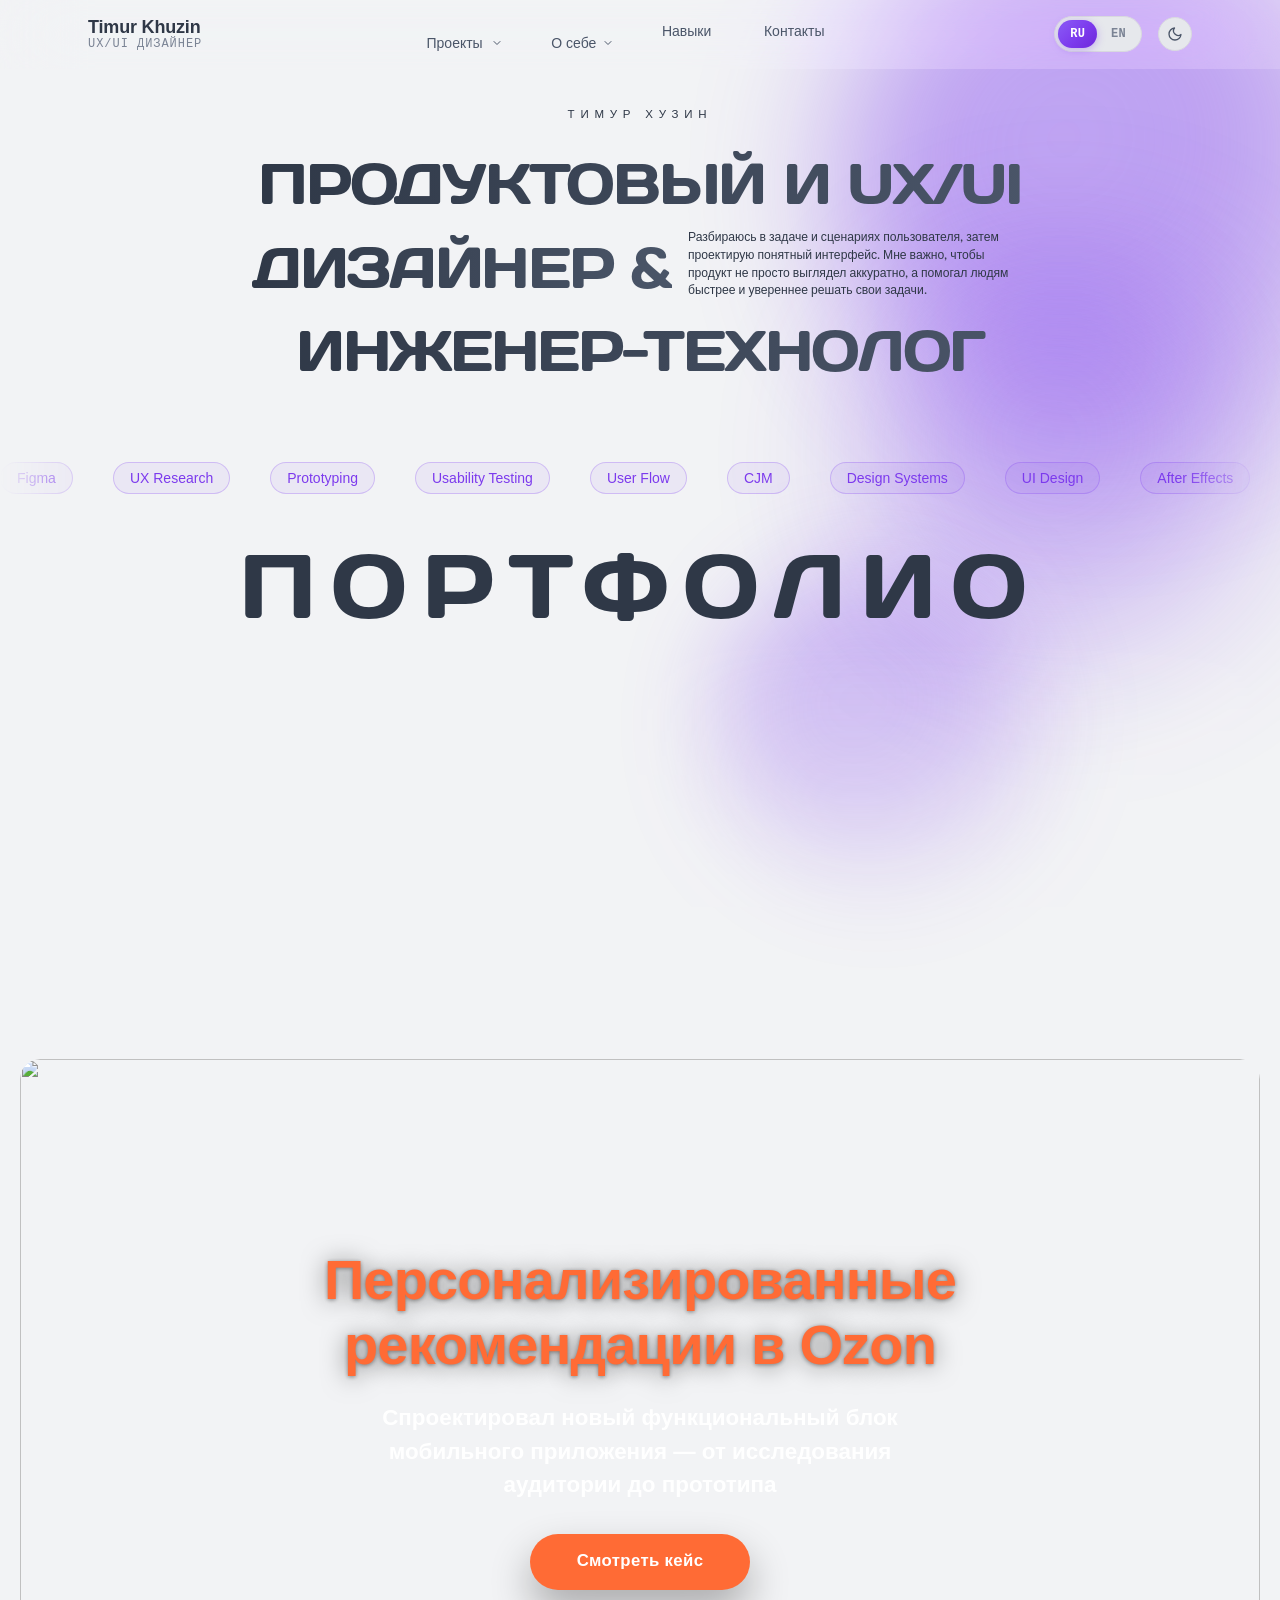
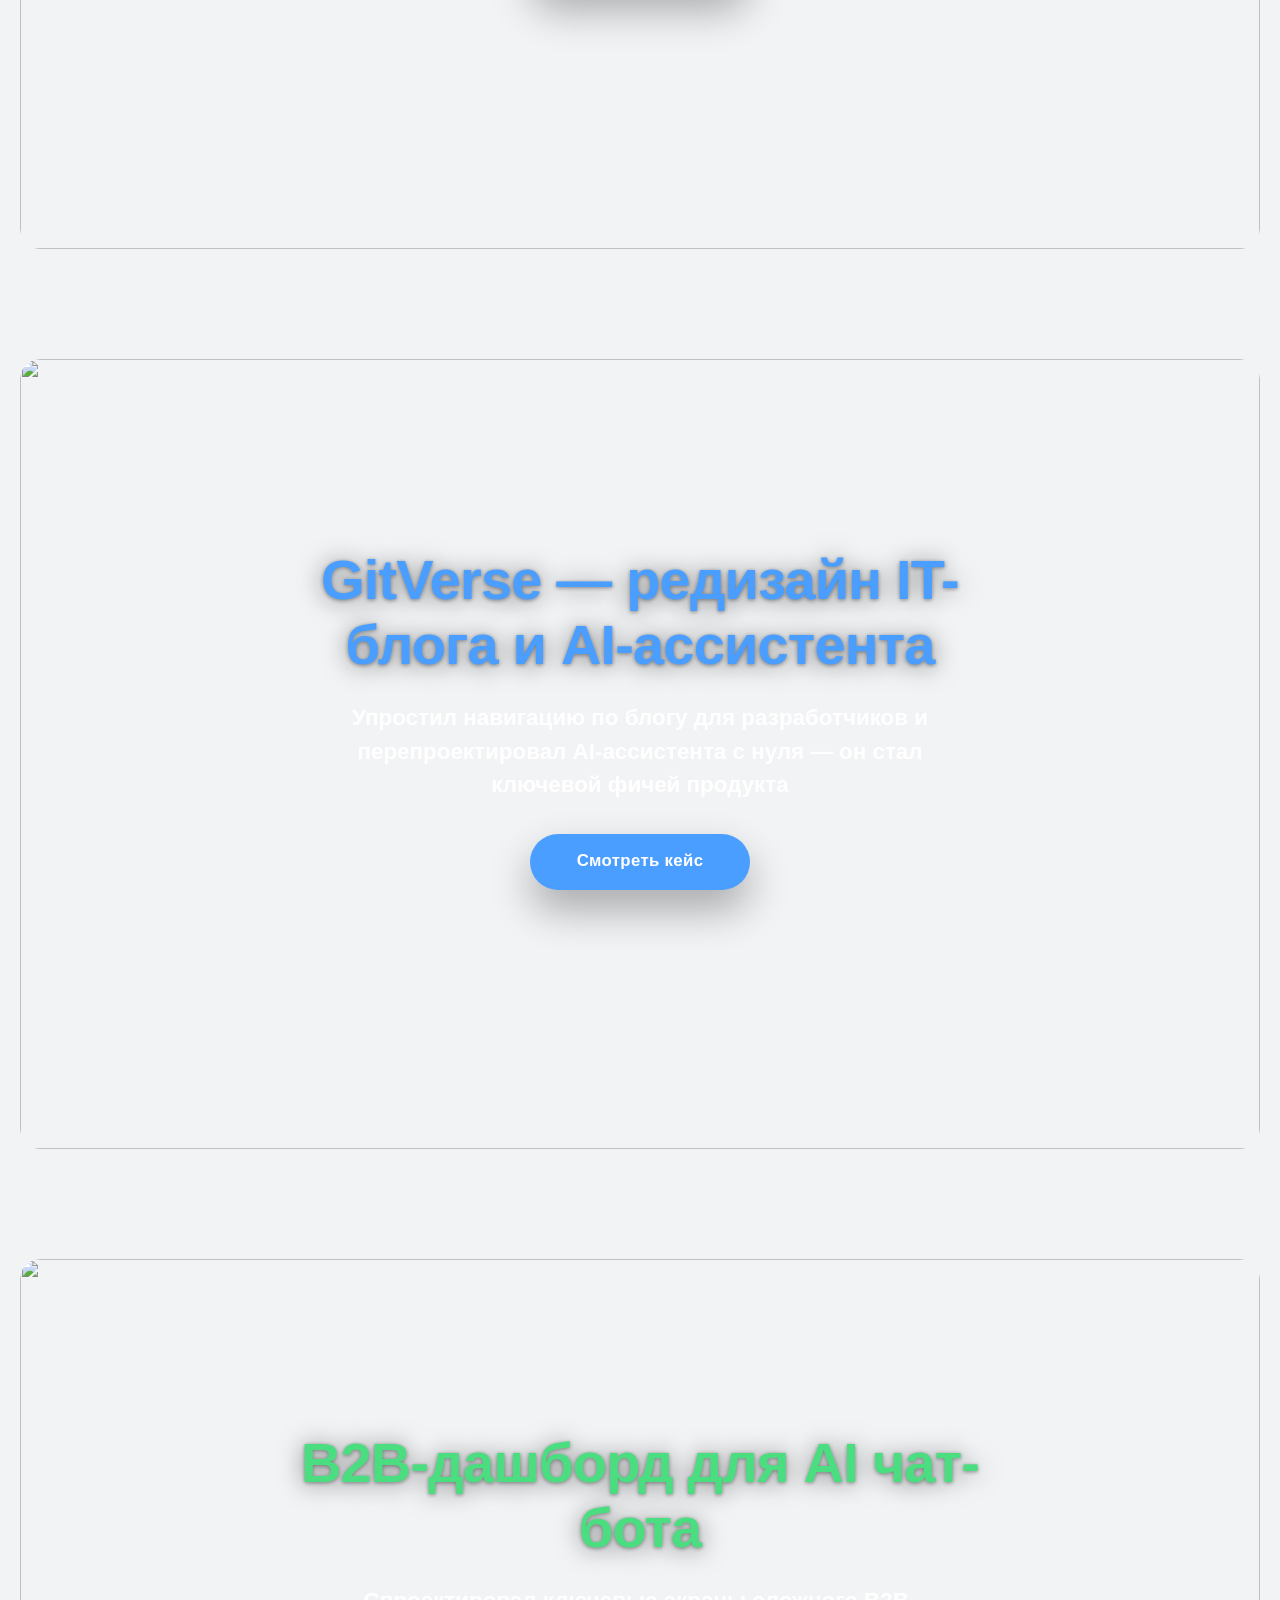
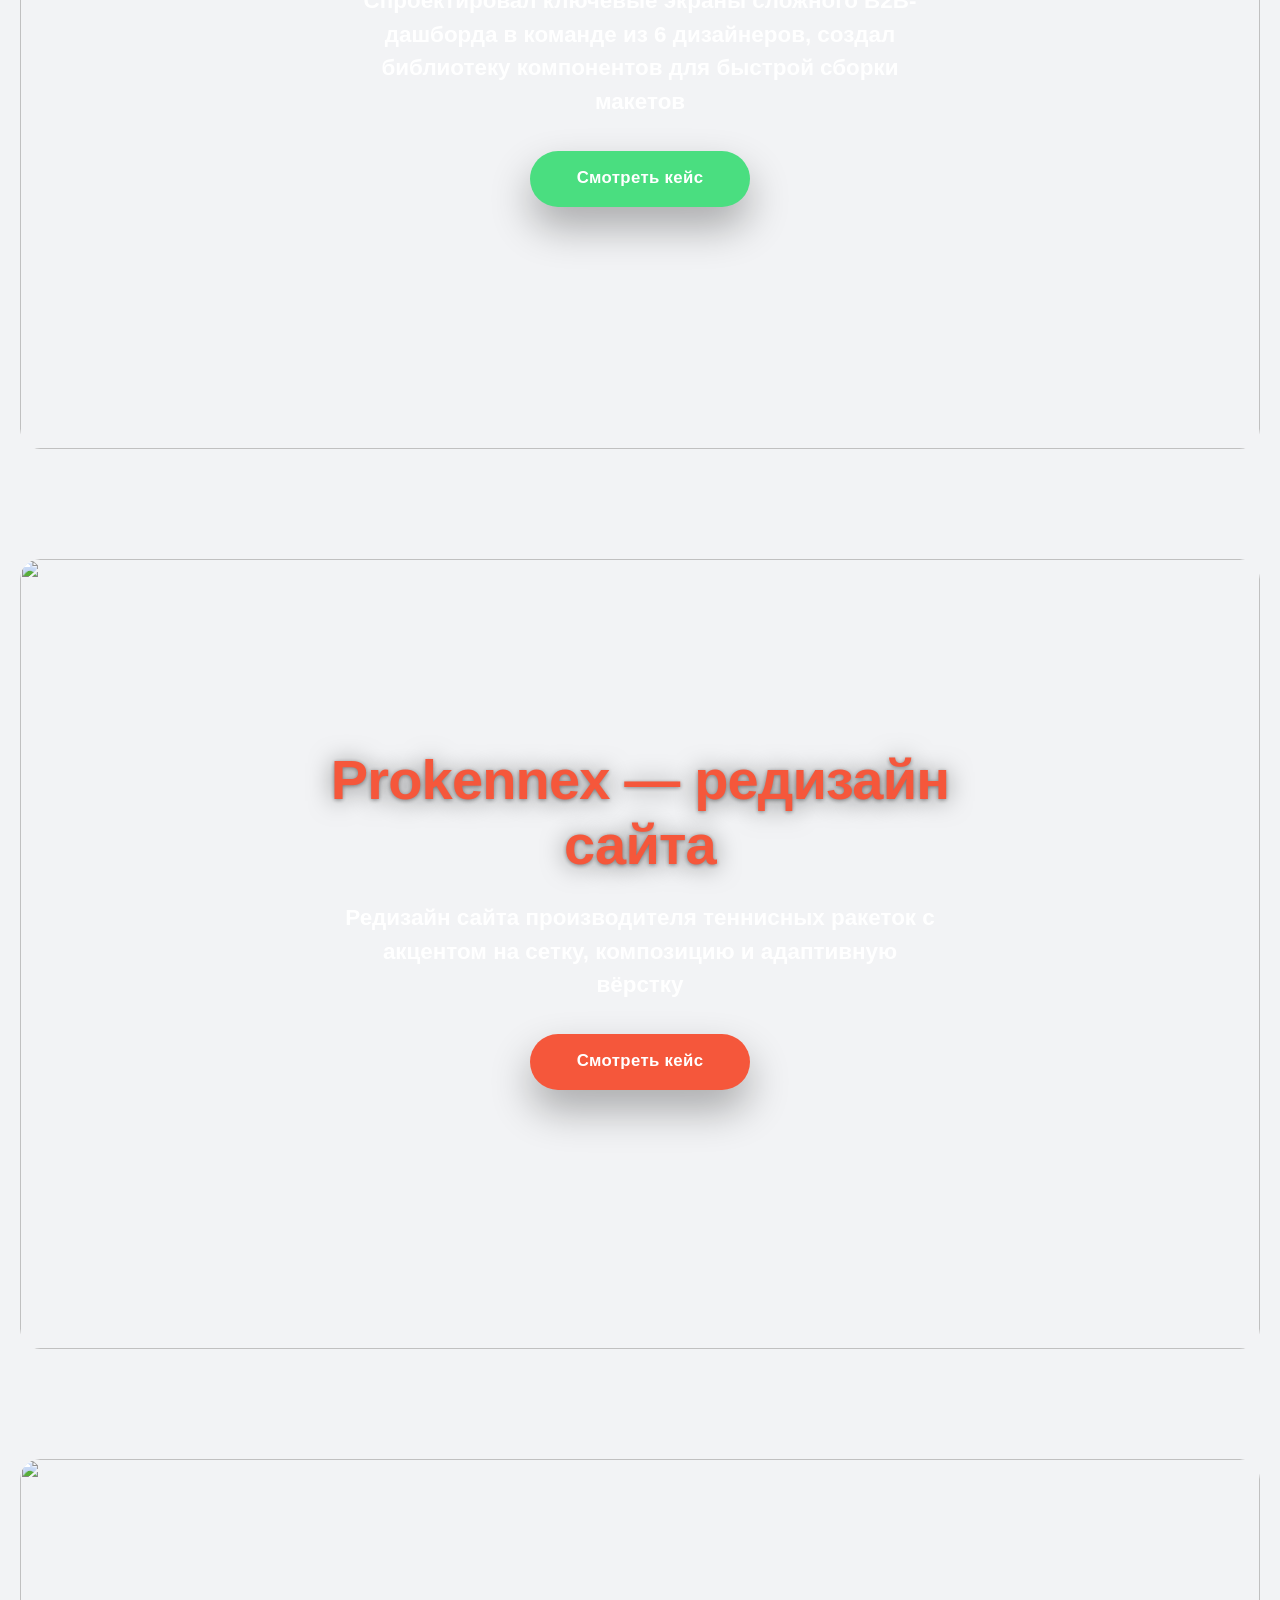
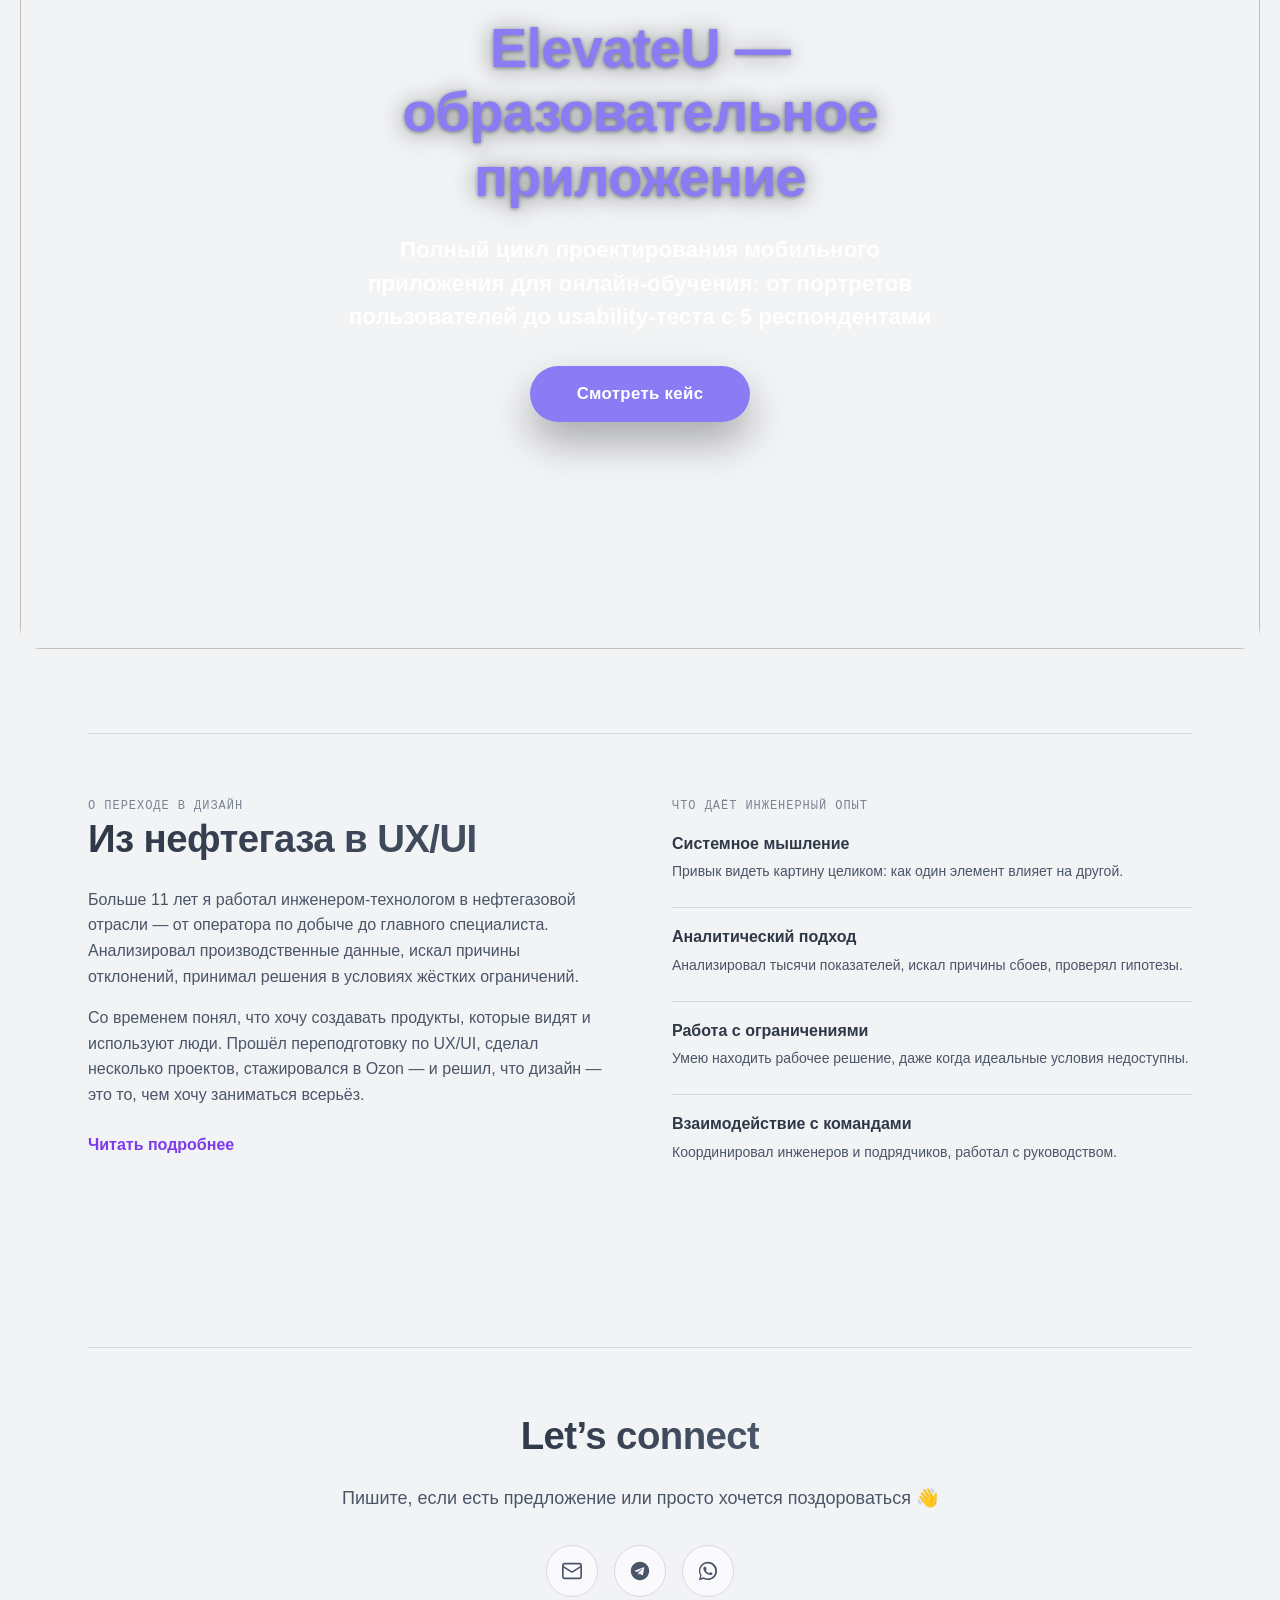
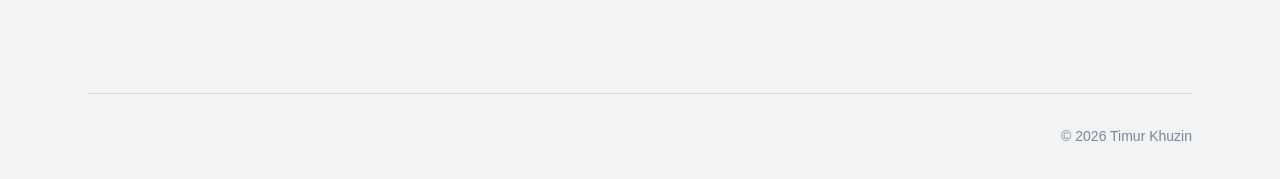
==== commit 4f146949: "Rename image files" ====
--- a/site/index.html
+++ b/site/index.html
@@ -5,6 +5,18 @@
   <meta name="viewport" content="width=device-width, initial-scale=1.0">
   <title>Timur Khuzin — UX/UI Designer</title>
   <meta name="description" content="UX/UI дизайнер, пришедший в дизайн из нефтегазовой инженерии. Портфолио: Ozon, GitVerse, OKKTA, Prokennex, ElevateU.">
+
+  <link rel="icon" type="image/svg+xml" href="favicon.svg">
+<meta name="theme-color" content="#F2F3F5" media="(prefers-color-scheme: light)">
+<meta name="theme-color" content="#15181F" media="(prefers-color-scheme: dark)">
+
+<meta property="og:type" content="website">
+<meta property="og:title" content="Timur Khuzin — UX/UI Designer">
+<meta property="og:description" content="Продуктовый и UX/UI дизайнер с 11-летним инженерным опытом. Портфолио: Ozon, GitVerse, OKKTA, Prokennex, ElevateU.">
+<meta property="og:url" content="https://khuzintimur.github.io/">
+<meta property="og:locale" content="ru_RU">
+<meta property="og:locale:alternate" content="en_US">
+<meta name="twitter:card" content="summary_large_image">
 
   <script>
     (function () {
@@ -80,7 +92,7 @@
         </button>
 
         <div class="header-controls">
-          <div class="control-group" role="group" data-i18n-aria-label="theme.toggle.label">
+          <div class="control-group" role="group" data-i18n-aria-label="lang.toggle.label">
             <button class="control-segment" data-lang-set="ru">RU</button>
             <button class="control-segment" data-lang-set="en">EN</button>
           </div>
@@ -109,7 +121,7 @@
   <div class="container hero-headline">
   <h1 class="hero-title hero-title--top" data-i18n="hero.title.top"></h1>
   <div class="hero-row-middle">
-    <h1 class="hero-title hero-title--middle" data-i18n="hero.title.middle"></h1>
+    <h1 class="hero-title hero-title--middle" data-i18n-html="hero.title.middle"></h1>
     <p class="hero-desc" data-i18n="hero.desc"></p>
   </div>
   <h1 class="hero-title hero-title--bottom" data-i18n="hero.title.bottom"></h1>
@@ -165,7 +177,7 @@
       <div class="project-scene" data-active="false" style="--scene-accent: #FF6B35;">
         <div class="project-scene-media-container">
           <div class="project-scene-media">
-            <img src="https://github.com/KhuzinTimur/content-/blob/main/Projects/03-Ozon/images/front%20page.png?raw=true" alt="" loading="lazy">
+            <img src="https://cdn.jsdelivr.net/gh/KhuzinTimur/content-@main/Projects/03-Ozon/images/front%20page.png" alt="" loading="lazy">
           </div>
           <div class="project-scene-overlay"></div>
         </div>
@@ -179,7 +191,7 @@
       <div class="project-scene" data-active="false" style="--scene-accent: #4A9EFF;">
         <div class="project-scene-media-container">
           <div class="project-scene-media">
-            <img src="https://github.com/KhuzinTimur/content-/blob/main/Projects/05-SberTechGitVerse/images/gitverse-cover.jpeg?raw=true" alt="" loading="lazy">
+            <img src="https://cdn.jsdelivr.net/gh/KhuzinTimur/content-@main/Projects/05-SberTechGitVerse/images/gitverse-cover.jpeg" alt="" loading="lazy">
           </div>
           <div class="project-scene-overlay"></div>
         </div>
@@ -193,7 +205,7 @@
       <div class="project-scene" data-active="false" style="--scene-accent: #4ADE80;">
         <div class="project-scene-media-container">
           <div class="project-scene-media">
-            <img src="https://github.com/KhuzinTimur/content-/blob/main/Projects/04-HakatonOkkta/images/02_Slide.jpg?raw=true" alt="" loading="lazy">
+            <img src="https://cdn.jsdelivr.net/gh/KhuzinTimur/content-@main/Projects/04-HakatonOkkta/images/02_Slide.jpg" alt="" loading="lazy">
           </div>
           <div class="project-scene-overlay"></div>
         </div>
@@ -207,7 +219,7 @@
       <div class="project-scene" data-active="false" style="--scene-accent: #F5573B;">
         <div class="project-scene-media-container">
           <div class="project-scene-media">
-            <img src="https://github.com/KhuzinTimur/content-/blob/main/Projects/02-Prokennex/images/prokennex-cover.jpg?raw=true" alt="" loading="lazy">
+            <img src="https://cdn.jsdelivr.net/gh/KhuzinTimur/content-@main/Projects/02-Prokennex/images/prokennex-cover.jpg" alt="" loading="lazy">
           </div>
           <div class="project-scene-overlay"></div>
         </div>
@@ -221,7 +233,7 @@
       <div class="project-scene" data-active="false" style="--scene-accent: #8B7CF6;">
         <div class="project-scene-media-container">
           <div class="project-scene-media">
-            <img src="https://github.com/KhuzinTimur/content-/blob/main/Projects/01-Elevateu/images/0_Logo.jpeg?raw=true" alt="" loading="lazy">
+            <img src="https://cdn.jsdelivr.net/gh/KhuzinTimur/content-@main/Projects/01-Elevateu/images/0_Logo.jpeg" alt="" loading="lazy">
           </div>
           <div class="project-scene-overlay"></div>
         </div>
--- a/site/css/variables.css
+++ b/site/css/variables.css
@@ -5,10 +5,10 @@
 
 :root {
     /* ---- Типографика ---- */
-  --font-display: 'Days', 'Inter', sans-serif;
-  --font-body: 'Albra', 'Inter', sans-serif;
-  --font-main: 'Inter', -apple-system, BlinkMacSystemFont, 'Segoe UI', sans-serif;
-  --font-mono: 'JetBrains Mono', 'SF Mono', Consolas, monospace;
+--font-display: 'Days', -apple-system, BlinkMacSystemFont, 'Segoe UI', sans-serif;
+--font-body: 'Albra', -apple-system, BlinkMacSystemFont, 'Segoe UI', sans-serif;
+--font-main: -apple-system, BlinkMacSystemFont, 'Segoe UI', Roboto, 'Helvetica Neue', Arial, sans-serif;
+--font-mono: ui-monospace, 'SF Mono', Menlo, Consolas, 'Liberation Mono', monospace;
 
   --fs-hero: clamp(2.75rem, 6vw, 5.5rem);
   --fs-h1: clamp(2.25rem, 4vw, 3.5rem);
--- a/site/css/base.css
+++ b/site/css/base.css
@@ -161,11 +161,17 @@
    ========================================================================== */
 
 h1, h2 {
-  background-image: var(--title-gradient);
-  -webkit-background-clip: text;
-          background-clip: text;
-  -webkit-text-fill-color: transparent;
-          color: transparent;
+  color: var(--text-primary);
+}
+
+@supports ((-webkit-background-clip: text) or (background-clip: text)) {
+  h1, h2 {
+    background-image: var(--title-gradient);
+    -webkit-background-clip: text;
+            background-clip: text;
+    -webkit-text-fill-color: transparent;
+            color: transparent;
+  }
 }
 
 /* Исключение: заголовки проектных сцен используют цвет проекта,
@@ -257,4 +263,33 @@
   .back-to-top:hover {
     transform: none;
   }
+}
+
+/* ==========================================================================
+   Фокус с клавиатуры (Tab) — видимая рамка.
+   Только :focus-visible, то есть не для клика мышью.
+   ========================================================================== */
+
+:focus-visible {
+  outline: 2px solid var(--accent);
+  outline-offset: 3px;
+  border-radius: 4px;
+}
+
+/* На тёмном фоне светлый акцент читается лучше */
+[data-theme="dark"] :focus-visible {
+  outline-color: var(--accent-hover);
+}
+
+/* Кнопка «наверх» — круглая, обычный border-radius её обрежет */
+.back-to-top:focus-visible {
+  border-radius: var(--radius-full);
+  outline-offset: 4px;
+}
+
+/* Круглые кнопки соцсетей на главной — тоже */
+.contact-icon-btn:focus-visible,
+.mobile-menu-footer a:focus-visible {
+  border-radius: var(--radius-full);
+  outline-offset: 4px;
 }
--- a/site/css/home.css
+++ b/site/css/home.css
@@ -514,7 +514,7 @@
    ========================================================================== */
 
 .hero {
-  --hero-title-size: clamp(2rem, 5.5vw, 5.5rem);
+  --hero-title-size: clamp(2rem, 4.5vw, 4.5rem);
   position: relative;
   z-index: 1;
   min-height: 100vh;
@@ -529,7 +529,7 @@
 .hero-name {
   margin: 0;
   font-family: var(--font-main);
-  font-weight: 300;
+  font-weight: 200;
   font-size: clamp(0.7rem, 0.9vw, 0.9rem);
   letter-spacing: 0.5em;
   text-transform: uppercase;
@@ -539,7 +539,7 @@
 
 /* Три строки заголовка — плотно, без зазоров */
 .hero-headline {
-  margin-top: clamp(1.5rem, 3vh, 2.5rem);
+  margin-top: clamp(1rem, 1vh, 3.5rem);
   display: flex;
   flex-direction: column;
   gap: 0;
@@ -549,7 +549,7 @@
   margin: 0;
   font-family: var(--font-display);
   font-size: var(--hero-title-size);
-  line-height: 1.05;
+  line-height: 1.45;
   letter-spacing: -0.04em;
   font-weight: 400;
   text-transform: uppercase;
@@ -562,7 +562,7 @@
   display: flex;
   justify-content: space-between;
   align-items: center;
-  gap: clamp(1rem, 2vw, 2rem);
+  gap: clamp(1rem, 1vw, 1rem);
   width: 100%;
 }
 
@@ -584,9 +584,9 @@
 .hero-portfolio {
   margin: 0;
   font-family: var(--font-display);
-  font-size: clamp(3rem, 8vw, 8rem);
-  line-height: 1;
-  letter-spacing: 0.06em;
+  font-size: clamp(3rem, 7vw, 7rem);
+  line-height: 1.5;
+  letter-spacing: 0.16em;
   font-weight: 400;
   text-align: center;
   text-transform: uppercase;
@@ -596,7 +596,7 @@
 /* Прижимаем marquee + ПОРТФОЛИО к низу — вся пустота остаётся
    между заголовком и этой связкой */
 .skills-marquee {
-  margin-top: clamp(7rem, 7vh, 7rem);
+  margin-top: clamp(4rem, 4vh, 4rem);
   padding-top: 0;
 }
 
@@ -1047,10 +1047,11 @@
    ========================================================================== */
 
 @media (hover: hover) and (pointer: fine) {
-  /* Скрываем системный курсор */
-  html, body,
-  a, button, input, textarea, select, [role="button"] {
-    cursor: none;
+  /* Скрываем системный курсор ТОЛЬКО когда JS включил класс
+     .has-custom-cursor на <html>. Если JS упал — курсор остаётся системным. */
+  html.has-custom-cursor,
+  html.has-custom-cursor * {
+    cursor: none !important;
   }
 
   .cursor-ring,
@@ -1466,4 +1467,88 @@
 .mobile-menu-footer {
   justify-content: center;
   align-self: stretch;
+}
+
+/* ==========================================================================
+   Убираем голубой focus-outline у ссылок меню при клике мышью,
+   но оставляем для навигации с клавиатуры (Tab)
+   ========================================================================== */
+
+.mobile-menu-link:focus:not(:focus-visible),
+.mobile-menu-trigger:focus:not(:focus-visible),
+.mobile-menu-sub a:focus:not(:focus-visible),
+.mobile-menu-footer a:focus:not(:focus-visible) {
+  outline: none;
+  box-shadow: none;
+}
+
+/* ==========================================================================
+   Мобильная версия hero — компактнее, легче, всё влезает
+   ========================================================================== */
+
+@media (max-width: 720px) {
+  .hero {
+    --hero-title-size: clamp(1.5rem, 7.5vw, 2.25rem);
+    padding-block: 2rem 2rem;
+    gap: 0;
+    min-height: auto;
+  }
+
+  .hero-name {
+    font-size: 0.7rem;
+    letter-spacing: 0.4em;
+    margin-bottom: 1rem;
+  }
+
+  .hero-headline {
+    margin-top: 2rem;
+    gap: 0.25rem;
+  }
+
+  .hero-title {
+    line-height: 1.15;
+    letter-spacing: -0.02em;
+    text-align: center;
+  }
+
+  /* Средний блок — стопкой: заголовок, потом описание */
+  .hero-row-middle {
+    flex-direction: column;
+    align-items: stretch;
+    gap: 1.75rem;
+    margin-top: 0.5rem;
+  }
+
+  /* «ДИЗАЙНЕР» — по центру, на всю ширину */
+  .hero-title--middle {
+    text-align: center;
+    width: 100%;
+  }
+
+  /* Скрываем амперсанд — он теперь не нужен на мобилке */
+  .hero-title--middle .amp {
+    display: none;
+  }
+
+  /* «ИНЖЕНЕР-ТЕХНОЛОГ» — скрываем целиком */
+  .hero-title--bottom {
+    display: none;
+  }
+
+  .hero-desc {
+    max-width: 100%;
+    font-size: 0.95rem;
+    line-height: 1.65;
+    text-align: center;
+  }
+
+  .hero-portfolio {
+    font-size: clamp(2.25rem, 12vw, 3.5rem);
+    letter-spacing: 0.02em;
+    margin-top: 1.5rem;
+  }
+
+  .skills-marquee {
+    margin-top: 2.5rem;
+  }
 }
